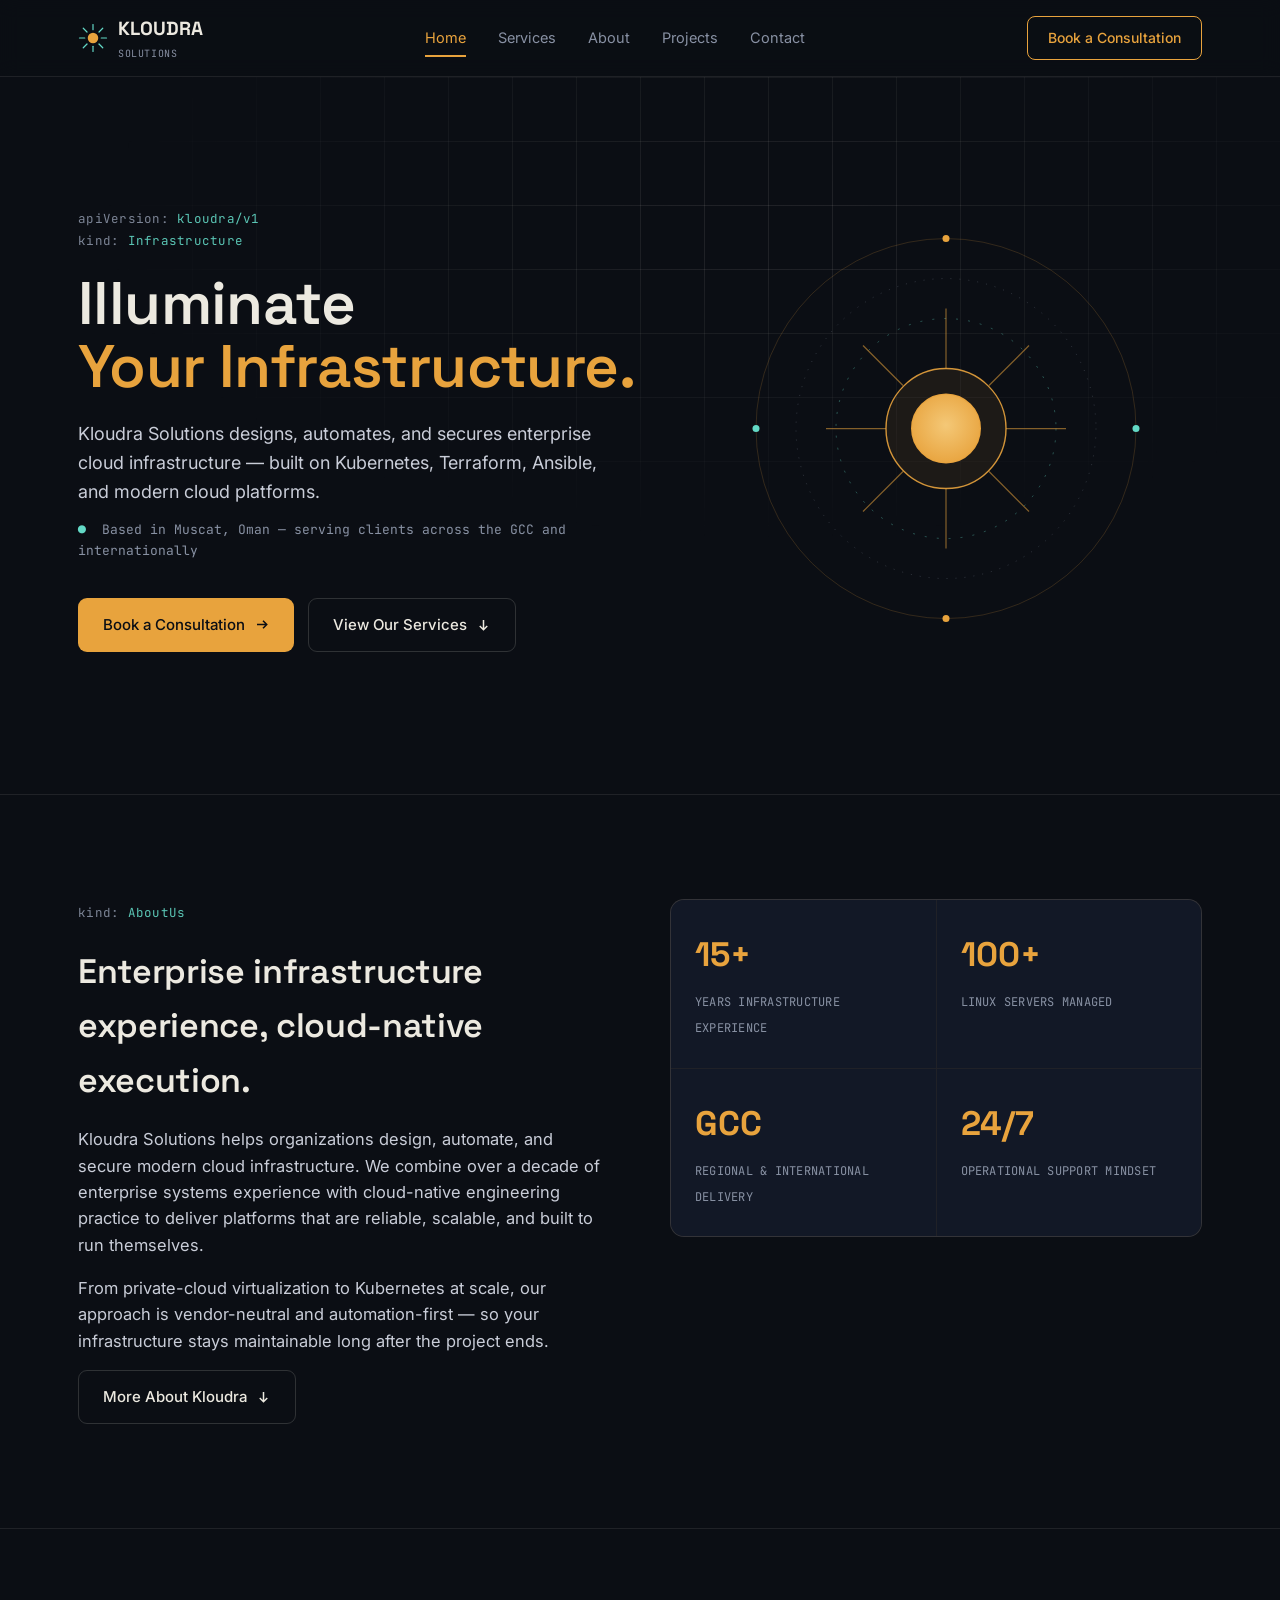
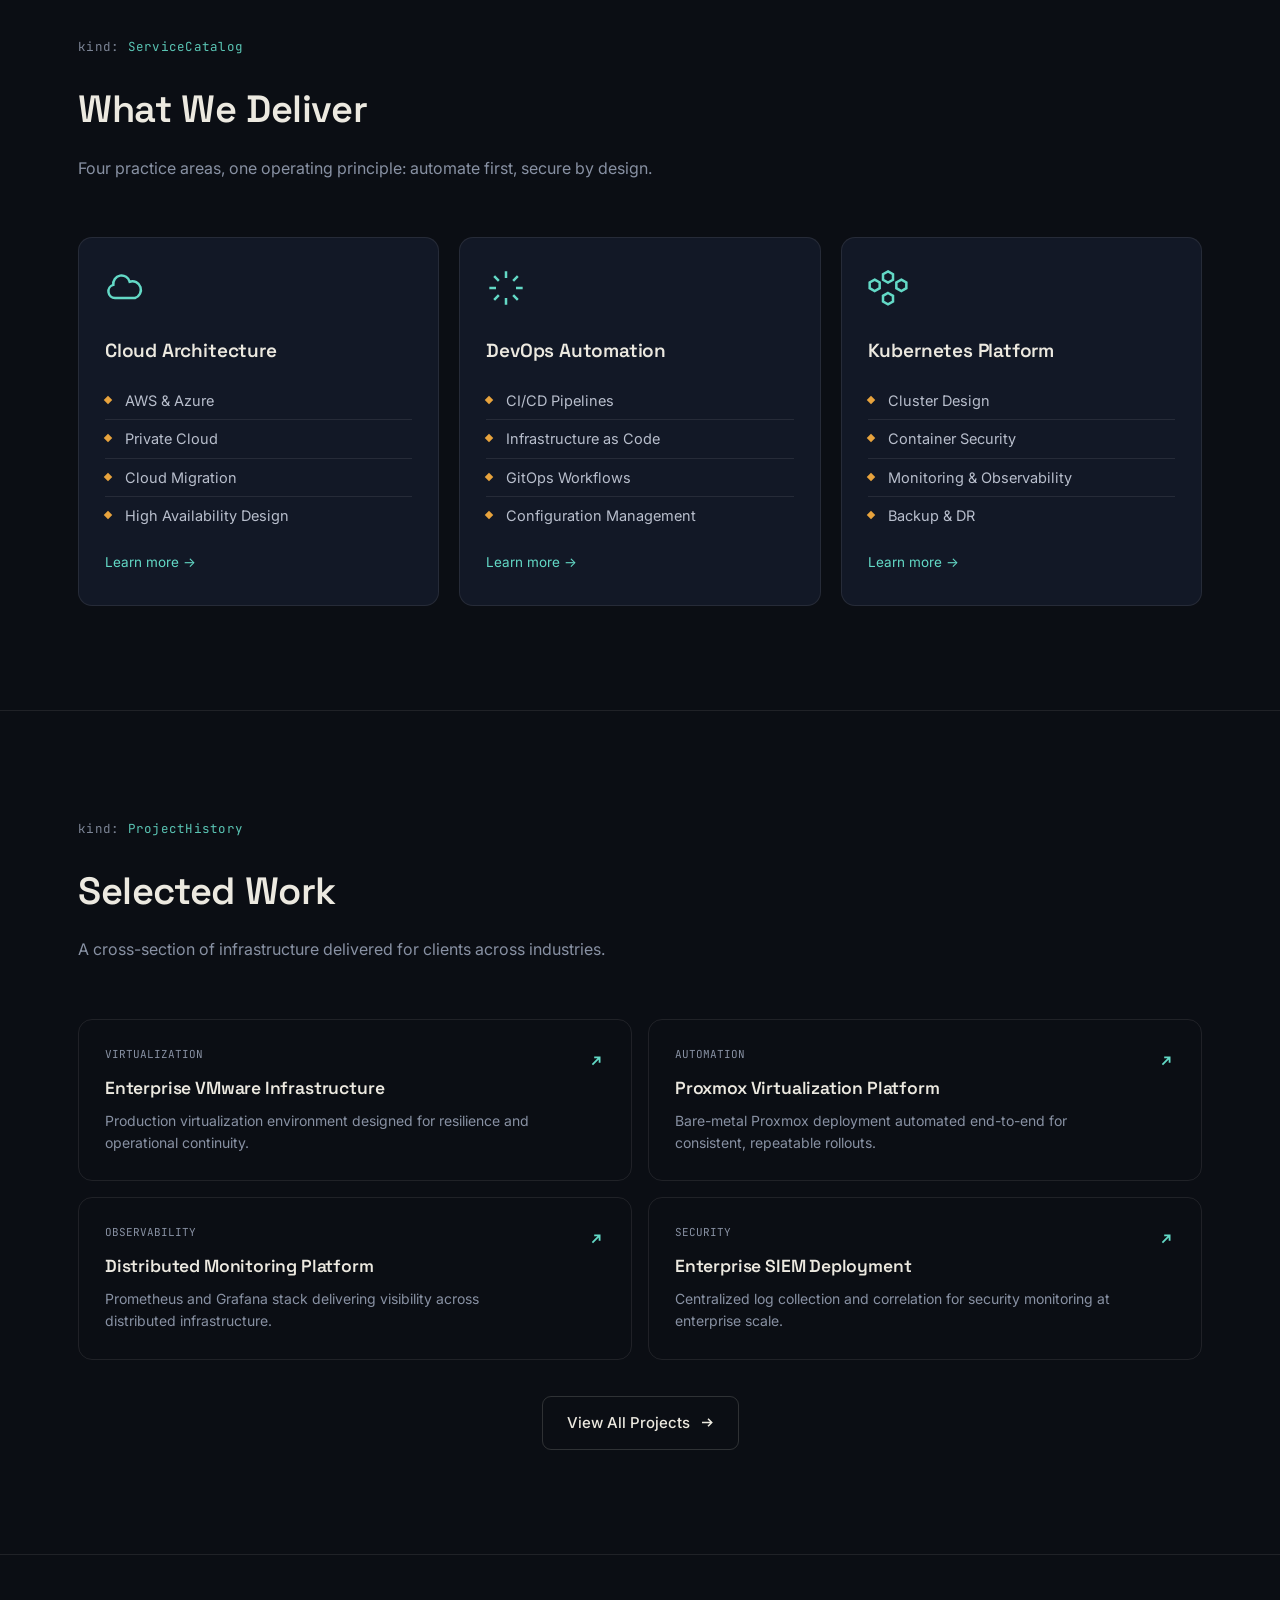
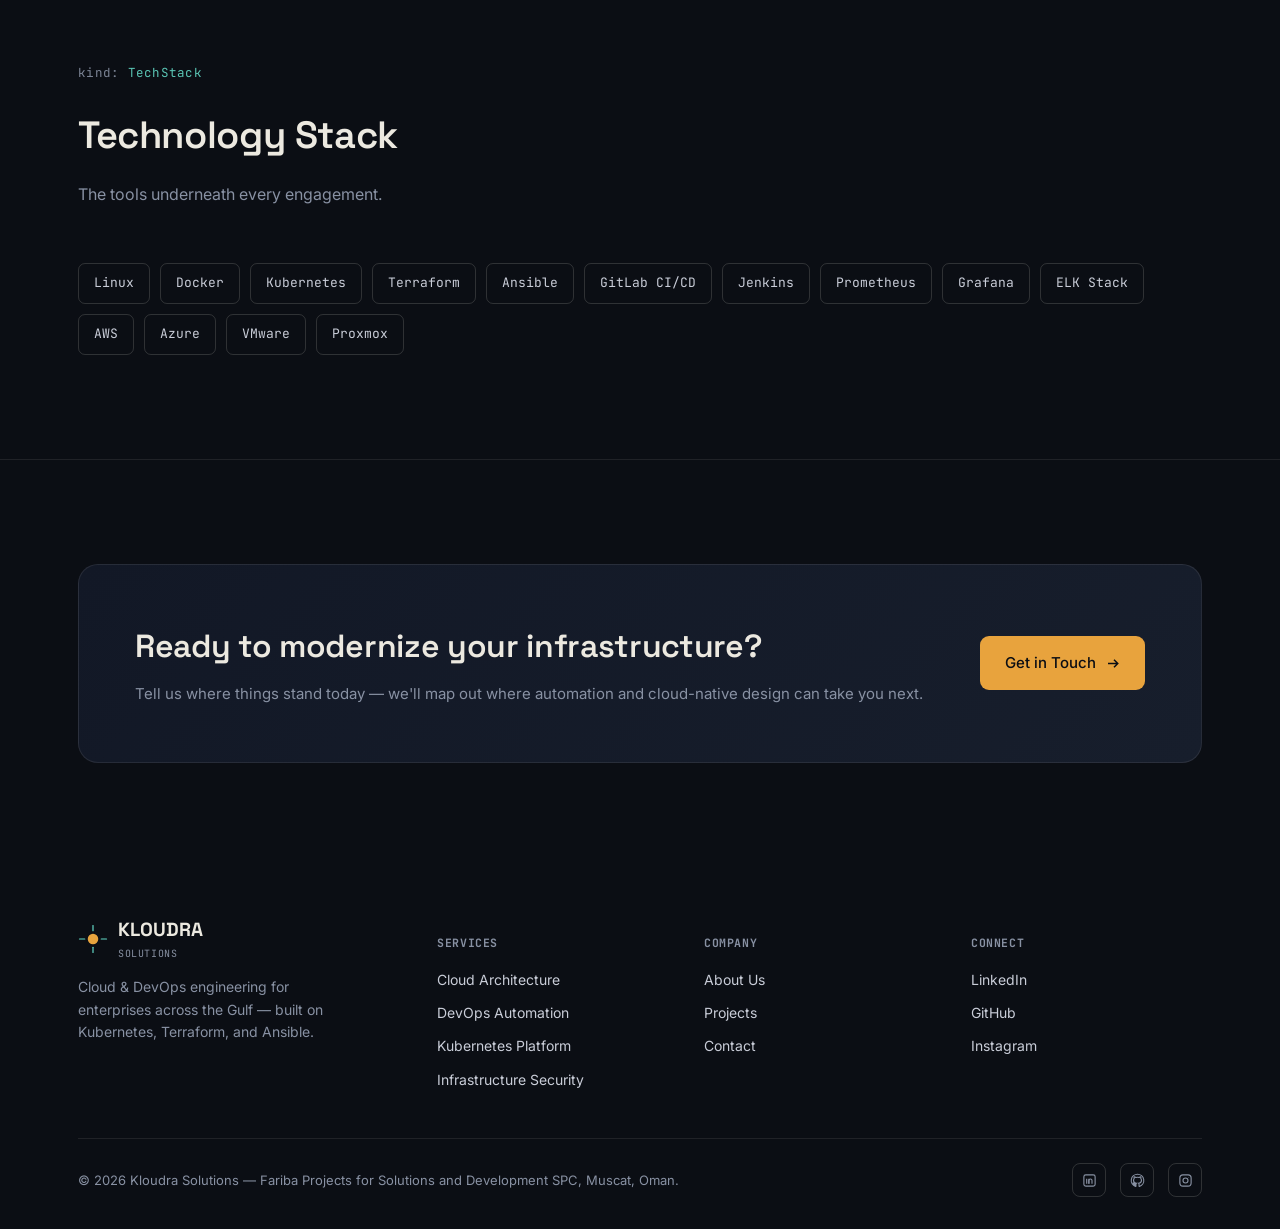
==== index.html @ f90eed34 "Initial Kloudra Solutions website" ====
<!DOCTYPE html>
<html lang="en">
<head>
<meta charset="UTF-8">
<meta name="viewport" content="width=device-width, initial-scale=1.0">
<title>Kloudra Solutions | Cloud &amp; DevOps Engineering in Oman</title>
<meta name="description" content="Kloudra Solutions designs, automates, and secures cloud infrastructure for enterprises across the Gulf — built on Kubernetes, Terraform, and Ansible. Based in Muscat, Oman.">
<link rel="preconnect" href="https://fonts.googleapis.com">
<link rel="preconnect" href="https://fonts.gstatic.com" crossorigin>
<link href="https://fonts.googleapis.com/css2?family=Space+Grotesk:wght@400;500;600;700&family=Inter:wght@400;500;600;700&family=JetBrains+Mono:wght@400;500;600&display=swap" rel="stylesheet">
<link rel="stylesheet" href="styles.css">
</head>
<body>

<header>
  <nav class="wrap">
    <a href="index.html" class="brand">
      <svg class="brand-mark" viewBox="0 0 40 40" fill="none">
        <circle cx="20" cy="20" r="7" fill="#E8A33D"/>
        <g stroke="#63D9C6" stroke-width="1.6" stroke-linecap="round">
          <line x1="20" y1="2" x2="20" y2="9"/><line x1="20" y1="31" x2="20" y2="38"/>
          <line x1="2" y1="20" x2="9" y2="20"/><line x1="31" y1="20" x2="38" y2="20"/>
          <line x1="7" y1="7" x2="12" y2="12"/><line x1="28" y1="28" x2="33" y2="33"/>
          <line x1="33" y1="7" x2="28" y2="12"/><line x1="12" y1="28" x2="7" y2="33"/>
        </g>
      </svg>
      <div>KLOUDRA<small>SOLUTIONS</small></div>
    </a>
    <div class="nav-links" id="navLinks">
      <a href="index.html" class="active">Home</a>
      <a href="services.html">Services</a>
      <a href="about.html">About</a>
      <a href="projects.html">Projects</a>
      <a href="contact.html">Contact</a>
    </div>
    <div class="nav-right">
      <a class="nav-cta" href="https://calendly.com/faribadevopsprojects/30min" target="_blank" rel="noopener">Book a Consultation</a>
      <button class="nav-toggle" id="navToggle" aria-label="Toggle menu">
        <svg viewBox="0 0 24 24" fill="none" stroke="currentColor" stroke-width="2"><path d="M4 7h16M4 12h16M4 17h16"/></svg>
      </button>
    </div>
  </nav>
</header>

<section class="hero">
  <div class="hero-grid"></div>
  <div class="wrap hero-inner">
    <div>
      <div class="manifest">
        <span><span class="k">apiVersion:</span> <span class="v">kloudra/v1</span></span>
        <span><span class="k">kind:</span> <span class="v">Infrastructure</span></span>
      </div>
      <h1>Illuminate<br><em>Your Infrastructure.</em></h1>
      <p class="lede">Kloudra Solutions designs, automates, and secures enterprise cloud infrastructure — built on Kubernetes, Terraform, Ansible, and modern cloud platforms.</p>
      <p class="locale"><span class="dot">●</span>&nbsp; Based in Muscat, Oman — serving clients across the GCC and internationally</p>
      <div class="hero-ctas">
        <a class="btn btn-primary" href="https://calendly.com/faribadevopsprojects/30min" target="_blank" rel="noopener">
          Book a Consultation
          <svg viewBox="0 0 20 20" fill="none" stroke="currentColor" stroke-width="2"><path d="M4 10h12M12 5l5 5-5 5"/></svg>
        </a>
        <a class="btn btn-ghost" href="services.html">
          View Our Services
          <svg viewBox="0 0 20 20" fill="none" stroke="currentColor" stroke-width="2"><path d="M10 4v12M5 12l5 5 5-5"/></svg>
        </a>
      </div>
    </div>
    <div class="sun-wrap" aria-hidden="true">
      <svg viewBox="0 0 420 420">
        <g class="ring">
          <circle cx="210" cy="210" r="60" fill="none" stroke="#E8A33D" stroke-width="1.4" opacity="0.9"/>
          <circle cx="210" cy="210" r="60" fill="#E8A33D" opacity="0.08"/>
        </g>
        <g class="ray"><circle cx="210" cy="210" r="110" fill="none" stroke="#63D9C6" stroke-width="1" opacity="0.35" stroke-dasharray="2 10"/></g>
        <g class="ray rev"><circle cx="210" cy="210" r="150" fill="none" stroke="#8891A3" stroke-width="1" opacity="0.3" stroke-dasharray="1 8"/></g>
        <g class="ray" style="animation-duration:70s;">
          <circle cx="210" cy="210" r="190" fill="none" stroke="#E8A33D" stroke-width="1" opacity="0.18"/>
          <circle class="pulse-node" cx="210" cy="20" r="3.5" fill="#E8A33D"/>
          <circle class="pulse-node" cx="400" cy="210" r="3.5" fill="#63D9C6" style="animation-delay:.8s"/>
          <circle class="pulse-node" cx="210" cy="400" r="3.5" fill="#E8A33D" style="animation-delay:1.6s"/>
          <circle class="pulse-node" cx="20" cy="210" r="3.5" fill="#63D9C6" style="animation-delay:2.4s"/>
        </g>
        <g stroke="#E8A33D" stroke-width="1.2" opacity="0.55">
          <line x1="210" y1="150" x2="210" y2="90"/><line x1="210" y1="270" x2="210" y2="330"/>
          <line x1="150" y1="210" x2="90" y2="210"/><line x1="270" y1="210" x2="330" y2="210"/>
          <line x1="167" y1="167" x2="127" y2="127"/><line x1="253" y1="253" x2="293" y2="293"/>
          <line x1="253" y1="167" x2="293" y2="127"/><line x1="167" y1="253" x2="127" y2="293"/>
        </g>
        <circle cx="210" cy="210" r="34" fill="#0B0E14" stroke="#E8A33D" stroke-width="2"/>
        <circle cx="210" cy="210" r="34" fill="url(#g1)"/>
        <defs><radialGradient id="g1" cx="50%" cy="45%" r="60%"><stop offset="0%" stop-color="#F4C877"/><stop offset="100%" stop-color="#E8A33D"/></radialGradient></defs>
      </svg>
    </div>
  </div>
</section>

<section id="about">
  <div class="wrap about-layout">
    <div class="reveal">
      <div class="manifest"><span><span class="k">kind:</span> <span class="v">AboutUs</span></span></div>
      <h2 style="font-size:clamp(26px,3vw,34px); margin-bottom:18px;">Enterprise infrastructure experience, cloud-native execution.</h2>
      <p>Kloudra Solutions helps organizations design, automate, and secure modern cloud infrastructure. We combine over a decade of enterprise systems experience with cloud-native engineering practice to deliver platforms that are reliable, scalable, and built to run themselves.</p>
      <p>From private-cloud virtualization to Kubernetes at scale, our approach is vendor-neutral and automation-first — so your infrastructure stays maintainable long after the project ends.</p>
      <a class="btn btn-ghost" href="about.html">More About Kloudra
        <svg viewBox="0 0 20 20" fill="none" stroke="currentColor" stroke-width="2"><path d="M10 4v12M5 12l5 5 5-5"/></svg>
      </a>
    </div>
    <div class="reveal">
      <div class="stat-grid">
        <div class="stat"><span class="num">15+</span><span class="label">YEARS INFRASTRUCTURE EXPERIENCE</span></div>
        <div class="stat"><span class="num">100+</span><span class="label">LINUX SERVERS MANAGED</span></div>
        <div class="stat"><span class="num">GCC</span><span class="label">REGIONAL &amp; INTERNATIONAL DELIVERY</span></div>
        <div class="stat"><span class="num">24/7</span><span class="label">OPERATIONAL SUPPORT MINDSET</span></div>
      </div>
    </div>
  </div>
</section>

<section id="services">
  <div class="wrap">
    <div class="section-head reveal">
      <div class="manifest"><span><span class="k">kind:</span> <span class="v">ServiceCatalog</span></span></div>
      <h2>What We Deliver</h2>
      <p>Four practice areas, one operating principle: automate first, secure by design.</p>
    </div>
    <div class="svc-grid">
      <div class="svc-card reveal">
        <svg class="svc-icon" viewBox="0 0 24 24" fill="none" stroke="currentColor" stroke-width="1.5"><path d="M6 18a4 4 0 0 1-1-7.86 5 5 0 0 1 9.8-1.9A4.5 4.5 0 0 1 18 18H6z"/></svg>
        <h3>Cloud Architecture</h3>
        <ul><li>AWS &amp; Azure</li><li>Private Cloud</li><li>Cloud Migration</li><li>High Availability Design</li></ul>
        <a class="more" href="services.html#cloud">Learn more →</a>
      </div>
      <div class="svc-card reveal">
        <svg class="svc-icon" viewBox="0 0 24 24" fill="none" stroke="currentColor" stroke-width="1.5"><path d="M12 2v4M12 18v4M4.9 4.9l2.8 2.8M16.3 16.3l2.8 2.8M2 12h4M18 12h4M4.9 19.1l2.8-2.8M16.3 7.7l2.8-2.8"/></svg>
        <h3>DevOps Automation</h3>
        <ul><li>CI/CD Pipelines</li><li>Infrastructure as Code</li><li>GitOps Workflows</li><li>Configuration Management</li></ul>
        <a class="more" href="services.html#devops">Learn more →</a>
      </div>
      <div class="svc-card reveal">
        <svg class="svc-icon" viewBox="0 0 24 24" fill="none" stroke="currentColor" stroke-width="1.5"><path d="M12 2l3 1.7v3.4L12 8.8 9 7.1V3.7L12 2z"/><path d="M4 7l3 1.7v3.4L4 13.8 1 12.1V8.7L4 7z"/><path d="M20 7l3 1.7v3.4L20 13.8l-3-1.7V8.7L20 7z"/><path d="M12 15l3 1.7v3.4L12 21.8l-3-1.7v-3.4L12 15z"/></svg>
        <h3>Kubernetes Platform</h3>
        <ul><li>Cluster Design</li><li>Container Security</li><li>Monitoring &amp; Observability</li><li>Backup &amp; DR</li></ul>
        <a class="more" href="services.html#kubernetes">Learn more →</a>
      </div>
    </div>
  </div>
</section>

<section id="projects">
  <div class="wrap">
    <div class="section-head reveal">
      <div class="manifest"><span><span class="k">kind:</span> <span class="v">ProjectHistory</span></span></div>
      <h2>Selected Work</h2>
      <p>A cross-section of infrastructure delivered for clients across industries.</p>
    </div>
    <div class="proj-grid">
      <div class="proj-card reveal">
        <div><span class="tag">VIRTUALIZATION</span><h4>Enterprise VMware Infrastructure</h4><p>Production virtualization environment designed for resilience and operational continuity.</p></div>
        <svg class="arrow" viewBox="0 0 20 20" fill="none" stroke="currentColor" stroke-width="2" width="18"><path d="M6 14L14 6M8 6h6v6"/></svg>
      </div>
      <div class="proj-card reveal">
        <div><span class="tag">AUTOMATION</span><h4>Proxmox Virtualization Platform</h4><p>Bare-metal Proxmox deployment automated end-to-end for consistent, repeatable rollouts.</p></div>
        <svg class="arrow" viewBox="0 0 20 20" fill="none" stroke="currentColor" stroke-width="2" width="18"><path d="M6 14L14 6M8 6h6v6"/></svg>
      </div>
      <div class="proj-card reveal">
        <div><span class="tag">OBSERVABILITY</span><h4>Distributed Monitoring Platform</h4><p>Prometheus and Grafana stack delivering visibility across distributed infrastructure.</p></div>
        <svg class="arrow" viewBox="0 0 20 20" fill="none" stroke="currentColor" stroke-width="2" width="18"><path d="M6 14L14 6M8 6h6v6"/></svg>
      </div>
      <div class="proj-card reveal">
        <div><span class="tag">SECURITY</span><h4>Enterprise SIEM Deployment</h4><p>Centralized log collection and correlation for security monitoring at enterprise scale.</p></div>
        <svg class="arrow" viewBox="0 0 20 20" fill="none" stroke="currentColor" stroke-width="2" width="18"><path d="M6 14L14 6M8 6h6v6"/></svg>
      </div>
    </div>
    <div style="text-align:center; margin-top:36px;">
      <a class="btn btn-ghost" href="projects.html">View All Projects
        <svg viewBox="0 0 20 20" fill="none" stroke="currentColor" stroke-width="2"><path d="M4 10h12M12 5l5 5-5 5"/></svg>
      </a>
    </div>
  </div>
</section>

<section id="stack">
  <div class="wrap">
    <div class="section-head reveal">
      <div class="manifest"><span><span class="k">kind:</span> <span class="v">TechStack</span></span></div>
      <h2>Technology Stack</h2>
      <p>The tools underneath every engagement.</p>
    </div>
    <div class="stack-row reveal">
      <span class="stack-tag">Linux</span><span class="stack-tag">Docker</span><span class="stack-tag">Kubernetes</span>
      <span class="stack-tag">Terraform</span><span class="stack-tag">Ansible</span><span class="stack-tag">GitLab CI/CD</span>
      <span class="stack-tag">Jenkins</span><span class="stack-tag">Prometheus</span><span class="stack-tag">Grafana</span>
      <span class="stack-tag">ELK Stack</span><span class="stack-tag">AWS</span><span class="stack-tag">Azure</span>
      <span class="stack-tag">VMware</span><span class="stack-tag">Proxmox</span>
    </div>
  </div>
</section>

<section style="border-bottom:none;">
  <div class="wrap">
    <div class="cta-band reveal">
      <div>
        <h2>Ready to modernize your infrastructure?</h2>
        <p>Tell us where things stand today — we'll map out where automation and cloud-native design can take you next.</p>
      </div>
      <a class="btn btn-primary" href="contact.html">Get in Touch
        <svg viewBox="0 0 20 20" fill="none" stroke="currentColor" stroke-width="2"><path d="M4 10h12M12 5l5 5-5 5"/></svg>
      </a>
    </div>
  </div>
</section>

<footer>
  <div class="wrap">
    <div class="foot-grid">
      <div class="foot-brand">
        <div class="brand">
          <svg class="brand-mark" viewBox="0 0 40 40" fill="none">
            <circle cx="20" cy="20" r="7" fill="#E8A33D"/>
            <g stroke="#63D9C6" stroke-width="1.6" stroke-linecap="round">
              <line x1="20" y1="2" x2="20" y2="9"/><line x1="20" y1="31" x2="20" y2="38"/>
              <line x1="2" y1="20" x2="9" y2="20"/><line x1="31" y1="20" x2="38" y2="20"/>
            </g>
          </svg>
          <div>KLOUDRA<small>SOLUTIONS</small></div>
        </div>
        <p>Cloud &amp; DevOps engineering for enterprises across the Gulf — built on Kubernetes, Terraform, and Ansible.</p>
      </div>
      <div class="foot-col">
        <h5>SERVICES</h5>
        <a href="services.html#cloud">Cloud Architecture</a>
        <a href="services.html#devops">DevOps Automation</a>
        <a href="services.html#kubernetes">Kubernetes Platform</a>
        <a href="services.html#security">Infrastructure Security</a>
      </div>
      <div class="foot-col">
        <h5>COMPANY</h5>
        <a href="about.html">About Us</a>
        <a href="projects.html">Projects</a>
        <a href="contact.html">Contact</a>
      </div>
      <div class="foot-col">
        <h5>CONNECT</h5>
        <a href="https://www.linkedin.com/company/kloudrasolutions" target="_blank" rel="noopener">LinkedIn</a>
        <a href="https://github.com/frbmohammaditabar" target="_blank" rel="noopener">GitHub</a>
        <a href="https://instagram.com/koudra.om" target="_blank" rel="noopener">Instagram</a>
      </div>
    </div>
    <div class="foot-inner">
      <span class="copy">© <span id="year"></span> Kloudra Solutions — Fariba Projects for Solutions and Development SPC, Muscat, Oman.</span>
      <div class="foot-social">
        <a href="https://www.linkedin.com/company/kloudrasolutions" target="_blank" rel="noopener" aria-label="LinkedIn"><svg viewBox="0 0 24 24" fill="none" stroke="currentColor" stroke-width="1.8"><rect x="3" y="3" width="18" height="18" rx="3"/><line x1="7.5" y1="9" x2="7.5" y2="17"/><path d="M11 17v-5a2.5 2.5 0 0 1 5 0v5"/><line x1="11" y1="9" x2="11" y2="17"/></svg></a>
        <a href="https://github.com/frbmohammaditabar" target="_blank" rel="noopener" aria-label="GitHub"><svg viewBox="0 0 24 24" fill="none" stroke="currentColor" stroke-width="1.8"><path d="M12 2a10 10 0 0 0-3.16 19.49c.5.09.68-.22.68-.48v-1.7c-2.78.6-3.37-1.34-3.37-1.34-.46-1.15-1.11-1.46-1.11-1.46-.9-.62.07-.6.07-.6 1 .07 1.53 1.03 1.53 1.03.9 1.52 2.34 1.08 2.91.83.09-.65.35-1.08.63-1.33-2.22-.25-4.56-1.11-4.56-4.94 0-1.09.39-1.98 1.03-2.68-.1-.25-.45-1.27.1-2.64 0 0 .84-.27 2.75 1.02a9.6 9.6 0 0 1 5 0c1.91-1.3 2.75-1.02 2.75-1.02.55 1.37.2 2.39.1 2.64.64.7 1.03 1.59 1.03 2.68 0 3.84-2.34 4.68-4.57 4.93.36.31.68.92.68 1.85v2.74c0 .27.18.58.69.48A10 10 0 0 0 12 2z"/></svg></a>
        <a href="https://instagram.com/koudra.om" target="_blank" rel="noopener" aria-label="Instagram"><svg viewBox="0 0 24 24" fill="none" stroke="currentColor" stroke-width="1.8"><rect x="3" y="3" width="18" height="18" rx="5"/><circle cx="12" cy="12" r="4"/><circle cx="17.2" cy="6.8" r="0.6" fill="currentColor" stroke="none"/></svg></a>
      </div>
    </div>
  </div>
</footer>

<script src="script.js"></script>
</body>
</html>
---- styles.css ----
/* =========================================================
   Kloudra Solutions — shared stylesheet
   ========================================================= */

:root{
  --ink:#0B0E14;
  --panel:#121826;
  --panel-2:#171E2C;
  --gold:#E8A33D;
  --gold-dim:#C98A2E;
  --cyan:#63D9C6;
  --paper:#ECE9E0;
  --fog:#8891A3;
  --line: rgba(236,233,224,0.09);
  --line-strong: rgba(236,233,224,0.16);
  --radius: 14px;
  --maxw: 1180px;
}

*{ box-sizing:border-box; }
html{ scroll-behavior:smooth; }
body{
  margin:0;
  background:var(--ink);
  color:var(--paper);
  font-family:'Inter', -apple-system, BlinkMacSystemFont, sans-serif;
  line-height:1.6;
  -webkit-font-smoothing:antialiased;
}
::selection{ background:var(--gold); color:var(--ink); }

h1,h2,h3,h4{ font-family:'Space Grotesk', sans-serif; font-weight:600; margin:0; letter-spacing:-0.01em; }
a{ color:inherit; text-decoration:none; }
img{ max-width:100%; display:block; }
.mono{ font-family:'JetBrains Mono', monospace; }

.wrap{ max-width:var(--maxw); margin:0 auto; padding:0 28px; }

a:focus-visible, button:focus-visible, input:focus-visible, textarea:focus-visible{
  outline:2px solid var(--cyan); outline-offset:3px; border-radius:4px;
}

/* ---------- manifest / eyebrow ---------- */
.manifest{
  font-family:'JetBrains Mono', monospace;
  font-size:12.5px;
  color:var(--cyan);
  letter-spacing:0.02em;
  display:inline-flex;
  flex-direction:column;
  gap:2px;
  margin-bottom:22px;
  opacity:0.9;
}
.manifest .k{ color:var(--fog); }
.manifest .v{ color:var(--cyan); }

/* ---------- header / nav ---------- */
header{
  position:sticky; top:0; z-index:50;
  background:rgba(11,14,20,0.86);
  backdrop-filter:blur(10px);
  border-bottom:1px solid var(--line);
}
nav.wrap{ display:flex; align-items:center; justify-content:space-between; height:76px; }
.brand{ display:flex; align-items:center; gap:10px; font-family:'Space Grotesk', sans-serif; font-weight:700; font-size:19px; }
.brand-mark{ width:30px; height:30px; flex:none; }
.brand small{ display:block; font-family:'JetBrains Mono', monospace; font-weight:400; font-size:10px; color:var(--fog); letter-spacing:0.06em; margin-top:1px; }

.nav-links{ display:flex; align-items:center; gap:32px; font-size:14.5px; color:var(--fog); }
.nav-links a{ transition:color .18s ease; position:relative; padding:4px 0; }
.nav-links a:hover{ color:var(--paper); }
.nav-links a.active{ color:var(--gold); }
.nav-links a.active::after{
  content:""; position:absolute; left:0; right:0; bottom:-3px; height:1.5px; background:var(--gold);
}

.nav-right{ display:flex; align-items:center; gap:16px; }
.nav-cta{
  padding:10px 20px; border:1px solid var(--gold); border-radius:8px;
  color:var(--gold) !important; font-size:14px; font-weight:500;
  transition:background .18s ease, color .18s ease; white-space:nowrap;
}
.nav-cta:hover{ background:var(--gold); color:var(--ink) !important; }

.nav-toggle{
  display:none; background:none; border:1px solid var(--line-strong); border-radius:8px;
  width:42px; height:42px; align-items:center; justify-content:center; color:var(--paper); cursor:pointer;
}
.nav-toggle svg{ width:20px; height:20px; }

@media (max-width:900px){
  .nav-links{
    position:fixed; inset:76px 0 0 0; background:var(--ink);
    flex-direction:column; align-items:flex-start; gap:0; padding:12px 28px 28px;
    transform:translateY(-8px); opacity:0; pointer-events:none; transition:opacity .2s ease, transform .2s ease;
    border-bottom:1px solid var(--line);
  }
  .nav-links.open{ opacity:1; pointer-events:auto; transform:translateY(0); }
  .nav-links a{ width:100%; padding:14px 0; border-top:1px solid var(--line); font-size:16px; }
  .nav-links a:first-child{ border-top:none; }
  .nav-toggle{ display:flex; }
}

/* ---------- buttons ---------- */
.btn{
  display:inline-flex; align-items:center; gap:9px; padding:14px 24px; border-radius:9px;
  font-size:15px; font-weight:500; transition:transform .18s ease, box-shadow .18s ease, background .18s ease, color .18s ease;
  border:1px solid transparent; cursor:pointer; font-family:inherit;
}
.btn-primary{ background:var(--gold); color:var(--ink); }
.btn-primary:hover{ background:var(--gold-dim); box-shadow:0 8px 24px rgba(232,163,61,0.18); transform:translateY(-1px); }
.btn-ghost{ border-color:var(--line-strong); color:var(--paper); background:transparent; }
.btn-ghost:hover{ border-color:var(--cyan); color:var(--cyan); }
.btn svg{ width:15px; height:15px; }

/* ---------- page header (inner pages) ---------- */
.page-header{
  padding:64px 0 56px; border-bottom:1px solid var(--line); position:relative; overflow:hidden;
}
.page-header .hero-grid{ opacity:0.6; }
.page-header h1{ font-size:clamp(32px,4.4vw,48px); margin-bottom:14px; max-width:760px; }
.page-header p{ color:var(--fog); font-size:16.5px; max-width:600px; }
.crumb{ font-family:'JetBrains Mono', monospace; font-size:12px; color:var(--fog); margin-bottom:18px; }
.crumb span{ color:var(--cyan); }

.hero-grid{
  position:absolute; inset:0;
  background-image:linear-gradient(var(--line) 1px, transparent 1px), linear-gradient(90deg, var(--line) 1px, transparent 1px);
  background-size:64px 64px;
  -webkit-mask-image:radial-gradient(ellipse 70% 60% at 60% 20%, #000 10%, transparent 75%);
  mask-image:radial-gradient(ellipse 70% 60% at 60% 20%, #000 10%, transparent 75%);
  pointer-events:none;
}

/* ---------- hero (home) ---------- */
.hero{ position:relative; padding:96px 0 110px; overflow:hidden; border-bottom:1px solid var(--line); }
.hero-inner{ position:relative; display:grid; grid-template-columns:1.05fr 0.95fr; gap:48px; align-items:center; }
.hero h1{ font-size:clamp(38px,5vw,60px); line-height:1.04; margin-bottom:22px; }
.hero h1 em{ font-style:normal; color:var(--gold); }
.hero p.lede{ font-size:18px; color:#C9CDD8; max-width:520px; margin-bottom:14px; }
.hero .locale{ font-family:'JetBrains Mono', monospace; font-size:13px; color:var(--fog); margin-bottom:36px; }
.hero .locale .dot{ color:var(--cyan); }
.hero-ctas{ display:flex; gap:14px; flex-wrap:wrap; }

.sun-wrap{ position:relative; aspect-ratio:1/1; display:flex; align-items:center; justify-content:center; }
.sun-wrap svg{ width:100%; height:100%; max-width:420px; }
.ray{ transform-origin:210px 210px; animation:spin 42s linear infinite; }
.ray.rev{ animation-direction:reverse; animation-duration:60s; }
.pulse-node{ animation:pulse 3.2s ease-in-out infinite; }
@keyframes spin{ to{ transform:rotate(360deg); } }
@keyframes pulse{ 0%,100%{ opacity:.45; r:3.2; } 50%{ opacity:1; r:4.4; } }
@media (prefers-reduced-motion: reduce){ .ray, .pulse-node{ animation:none !important; } }

/* ---------- section shell ---------- */
section{ padding:104px 0; border-bottom:1px solid var(--line); }
.section-head{ max-width:640px; margin-bottom:56px; }
.section-head h2{ font-size:clamp(28px,3.4vw,38px); margin-bottom:14px; }
.section-head p{ color:var(--fog); font-size:16px; }
.section-head.center{ margin-left:auto; margin-right:auto; text-align:center; }

/* ---------- about / stats ---------- */
.about-layout{ display:grid; grid-template-columns:1fr 1fr; gap:60px; align-items:start; }
.about-layout p{ color:#C9CDD8; font-size:16.5px; margin-bottom:16px; }
.stat-grid{ display:grid; grid-template-columns:1fr 1fr; gap:1px; background:var(--line); border:1px solid var(--line); border-radius:var(--radius); overflow:hidden; }
.stat{ background:var(--panel); padding:28px 24px; }
.stat .num{ font-family:'Space Grotesk', sans-serif; font-size:34px; font-weight:700; color:var(--gold); display:block; margin-bottom:6px; }
.stat .label{ font-family:'JetBrains Mono', monospace; font-size:12px; color:var(--fog); letter-spacing:0.02em; }

/* ---------- services (cards, grid) ---------- */
.svc-grid{ display:grid; grid-template-columns:repeat(3, 1fr); gap:20px; }
.svc-card{ background:var(--panel); border:1px solid var(--line); border-radius:var(--radius); padding:30px 26px; transition:border-color .2s ease, transform .2s ease; }
.svc-card:hover{ border-color:var(--line-strong); transform:translateY(-3px); }
.svc-icon{ width:40px; height:40px; margin-bottom:20px; color:var(--cyan); }
.svc-card h3{ font-size:19px; margin-bottom:16px; }
.svc-card ul{ list-style:none; margin:0; padding:0; }
.svc-card li{ font-size:14.5px; color:#B8BECC; padding:7px 0 7px 20px; position:relative; border-top:1px solid var(--line); }
.svc-card li:first-child{ border-top:none; }
.svc-card li::before{ content:""; position:absolute; left:0; top:15px; width:6px; height:6px; background:var(--gold); transform:rotate(45deg); }
.svc-card a.more{ display:inline-flex; align-items:center; gap:6px; margin-top:18px; font-size:13.5px; color:var(--cyan); }

/* ---------- service detail blocks (services.html) ---------- */
.svc-detail{ display:grid; grid-template-columns:0.9fr 1.1fr; gap:56px; align-items:start; padding:80px 0; border-bottom:1px solid var(--line); }
.svc-detail:last-child{ border-bottom:none; }
.svc-detail:nth-child(even){ direction:rtl; }
.svc-detail:nth-child(even) > *{ direction:ltr; }
.svc-detail .num-tag{ font-family:'JetBrains Mono', monospace; font-size:13px; color:var(--gold); display:block; margin-bottom:16px; }
.svc-detail h2{ font-size:clamp(24px,3vw,32px); margin-bottom:16px; }
.svc-detail > div:first-child p{ color:var(--fog); font-size:15.5px; margin-bottom:20px; }
.cap-grid{ display:grid; grid-template-columns:1fr 1fr; gap:12px; }
.cap-item{ background:var(--panel); border:1px solid var(--line); border-radius:10px; padding:16px 18px; font-size:14.5px; color:#C9CDD8; display:flex; align-items:flex-start; gap:10px; }
.cap-item::before{ content:"✔"; color:var(--gold); font-size:11px; margin-top:3px; }

/* ---------- why ---------- */
.why-grid{ display:grid; grid-template-columns:repeat(3, 1fr); gap:1px; background:var(--line); border:1px solid var(--line); border-radius:var(--radius); overflow:hidden; }
.why-item{ background:var(--panel); padding:32px 26px; }
.why-item .idx{ font-family:'JetBrains Mono', monospace; font-size:12px; color:var(--gold); display:block; margin-bottom:14px; }
.why-item h4{ font-size:16.5px; margin-bottom:8px; }
.why-item p{ font-size:14px; color:var(--fog); margin:0; }

/* ---------- projects ---------- */
.proj-grid{ display:grid; grid-template-columns:repeat(2, 1fr); gap:16px; }
.proj-card{ border:1px solid var(--line); border-radius:var(--radius); padding:26px 26px; display:flex; justify-content:space-between; align-items:flex-start; gap:18px; transition:background .2s ease, border-color .2s ease; }
.proj-card:hover{ background:var(--panel); border-color:var(--line-strong); }
.proj-card .tag{ font-family:'JetBrains Mono', monospace; font-size:11px; color:var(--fog); margin-bottom:10px; display:block; }
.proj-card h4{ font-size:17.5px; margin-bottom:8px; }
.proj-card p{ font-size:14px; color:var(--fog); margin:0; max-width:440px; }
.proj-card .arrow{ color:var(--cyan); flex:none; margin-top:6px; }

/* ---------- case studies (projects.html) ---------- */
.case{ border:1px solid var(--line); border-radius:20px; overflow:hidden; margin-bottom:24px; }
.case-head{ padding:30px 34px; background:var(--panel); display:flex; justify-content:space-between; align-items:flex-start; gap:20px; flex-wrap:wrap; }
.case-head .tag{ font-family:'JetBrains Mono', monospace; font-size:11px; color:var(--gold); margin-bottom:10px; display:block; }
.case-head h3{ font-size:22px; }
.case-body{ display:grid; grid-template-columns:1fr 1fr; gap:1px; background:var(--line); }
.case-col{ background:var(--ink); padding:26px 34px; }
.case-col h5{ font-family:'JetBrains Mono', monospace; font-size:11.5px; color:var(--cyan); letter-spacing:0.05em; margin-bottom:12px; }
.case-col p{ font-size:14.5px; color:#C9CDD8; margin:0; }
.case-chips{ display:flex; flex-wrap:wrap; gap:8px; padding:22px 34px 30px; }
.case-chip{ font-family:'JetBrains Mono', monospace; font-size:12px; color:var(--fog); border:1px solid var(--line-strong); border-radius:6px; padding:6px 12px; }

/* ---------- stack ---------- */
.stack-row{ display:flex; flex-wrap:wrap; gap:10px; }
.stack-tag{ font-family:'JetBrains Mono', monospace; font-size:13px; color:#C9CDD8; border:1px solid var(--line-strong); border-radius:7px; padding:9px 15px; }

/* ---------- security ---------- */
.security{ background:var(--panel); border:1px solid var(--line); border-radius:20px; padding:56px; display:grid; grid-template-columns:1fr 1fr; gap:44px; align-items:center; }
.security .manifest{ margin-bottom:18px; }
.security h2{ font-size:30px; margin-bottom:16px; }
.security p{ color:var(--fog); font-size:15.5px; margin-bottom:26px; }
.sec-list{ list-style:none; margin:0; padding:0; display:grid; grid-template-columns:1fr 1fr; gap:14px 20px; }
.sec-list li{ font-size:14.5px; color:#C9CDD8; display:flex; align-items:center; gap:10px; }
.sec-list li::before{ content:"✔"; color:var(--gold); font-size:12px; }
.sec-visual{ position:relative; }

/* ---------- about page extras ---------- */
.values-grid{ display:grid; grid-template-columns:repeat(3,1fr); gap:1px; background:var(--line); border:1px solid var(--line); border-radius:var(--radius); overflow:hidden; }
.value-item{ background:var(--panel); padding:32px 26px; }
.value-item .idx{ font-family:'JetBrains Mono', monospace; font-size:12px; color:var(--gold); display:block; margin-bottom:14px; }
.value-item h4{ font-size:16.5px; margin-bottom:8px; }
.value-item p{ font-size:14px; color:var(--fog); margin:0; }

.founder{ display:grid; grid-template-columns:0.8fr 1.2fr; gap:48px; align-items:center; background:var(--panel); border:1px solid var(--line); border-radius:20px; padding:48px; }
.founder-avatar{
  aspect-ratio:1/1; border-radius:16px; background:var(--panel-2); border:1px solid var(--line-strong);
  display:flex; align-items:center; justify-content:center; position:relative; overflow:hidden;
}
.founder-avatar svg{ width:60%; height:60%; opacity:0.9; }
.founder h3{ font-size:22px; margin-bottom:4px; }
.founder .role{ font-family:'JetBrains Mono', monospace; font-size:12.5px; color:var(--cyan); margin-bottom:18px; display:block; }
.founder p{ color:#C9CDD8; font-size:15.5px; margin-bottom:14px; }

/* ---------- contact page ---------- */
.contact-inner{ display:grid; grid-template-columns:1.1fr 0.9fr; gap:56px; }
.contact-inner h2{ font-size:clamp(30px,4vw,42px); margin-bottom:18px; }
.contact-inner > div:first-child p{ color:var(--fog); font-size:16.5px; max-width:460px; margin-bottom:32px; }
.contact-card{ background:var(--panel); border:1px solid var(--line); border-radius:var(--radius); padding:10px; }
.contact-row{ display:flex; align-items:center; gap:14px; padding:16px 14px; border-radius:10px; transition:background .18s ease; }
.contact-row:hover{ background:var(--panel-2); }
.contact-row + .contact-row{ border-top:1px solid var(--line); }
.contact-row .ico{ width:38px; height:38px; border-radius:9px; background:var(--panel-2); display:flex; align-items:center; justify-content:center; color:var(--cyan); flex:none; }
.contact-row .ico svg{ width:18px; height:18px; }
.contact-row .meta small{ display:block; font-family:'JetBrains Mono', monospace; font-size:11px; color:var(--fog); margin-bottom:2px; }
.contact-row .meta span{ font-size:14.5px; }

.contact-form{ background:var(--panel); border:1px solid var(--line); border-radius:20px; padding:44px; }
.form-row{ margin-bottom:20px; }
.form-row label{ display:block; font-family:'JetBrains Mono', monospace; font-size:12px; color:var(--fog); margin-bottom:8px; letter-spacing:0.03em; }
.form-row input, .form-row textarea, .form-row select{
  width:100%; background:var(--ink); border:1px solid var(--line-strong); border-radius:9px;
  padding:13px 14px; color:var(--paper); font-family:'Inter', sans-serif; font-size:14.5px; resize:vertical;
}
.form-row input:focus, .form-row textarea:focus, .form-row select:focus{ border-color:var(--cyan); outline:none; }
.form-cols{ display:grid; grid-template-columns:1fr 1fr; gap:20px; }
.form-note{ font-size:12.5px; color:var(--fog); margin-top:14px; }

.office-band{ display:grid; grid-template-columns:repeat(3,1fr); gap:1px; background:var(--line); border:1px solid var(--line); border-radius:var(--radius); overflow:hidden; margin-top:56px; }
.office-item{ background:var(--panel); padding:28px 26px; }
.office-item .lbl{ font-family:'JetBrains Mono', monospace; font-size:11px; color:var(--gold); display:block; margin-bottom:10px; }
.office-item p{ font-size:14.5px; color:#C9CDD8; margin:0; }

/* ---------- CTA band ---------- */
.cta-band{ background:linear-gradient(135deg, var(--panel), var(--panel-2)); border:1px solid var(--line); border-radius:20px; padding:56px; display:flex; justify-content:space-between; align-items:center; gap:30px; flex-wrap:wrap; }
.cta-band h2{ font-size:clamp(24px,3vw,32px); margin-bottom:10px; }
.cta-band p{ color:var(--fog); font-size:15px; margin:0; }

/* ---------- footer ---------- */
footer{ padding:48px 0 32px; }
.foot-grid{ display:grid; grid-template-columns:1.4fr 1fr 1fr 1fr; gap:36px; padding-bottom:36px; border-bottom:1px solid var(--line); margin-bottom:24px; }
.foot-brand .brand{ margin-bottom:14px; }
.foot-brand p{ color:var(--fog); font-size:14px; max-width:280px; }
.foot-col h5{ font-family:'JetBrains Mono', monospace; font-size:11.5px; color:var(--fog); letter-spacing:0.05em; margin-bottom:16px; }
.foot-col a{ display:block; font-size:14px; color:#C9CDD8; margin-bottom:11px; transition:color .18s ease; }
.foot-col a:hover{ color:var(--gold); }
.foot-inner{ display:flex; justify-content:space-between; align-items:center; flex-wrap:wrap; gap:16px; }
.foot-inner .copy{ font-size:13px; color:var(--fog); }
.foot-social{ display:flex; gap:14px; }
.foot-social a{ width:34px; height:34px; border:1px solid var(--line-strong); border-radius:8px; display:flex; align-items:center; justify-content:center; color:var(--fog); transition:color .18s ease, border-color .18s ease; }
.foot-social a:hover{ color:var(--gold); border-color:var(--gold); }
.foot-social svg{ width:15px; height:15px; }

/* ---------- reveal on scroll ---------- */
.reveal{ opacity:0; transform:translateY(18px); transition:opacity .7s ease, transform .7s ease; }
.reveal.in{ opacity:1; transform:translateY(0); }

/* ---------- responsive ---------- */
@media (max-width: 980px){
  .hero-inner{ grid-template-columns:1fr; }
  .sun-wrap{ order:-1; max-width:260px; margin:0 auto; }
  .about-layout{ grid-template-columns:1fr; gap:32px; }
  .svc-grid{ grid-template-columns:1fr 1fr; }
  .why-grid{ grid-template-columns:1fr; }
  .proj-grid{ grid-template-columns:1fr; }
  .security{ grid-template-columns:1fr; padding:36px; }
  .sec-visual{ display:none; }
  .contact-inner{ grid-template-columns:1fr; }
  .svc-detail{ grid-template-columns:1fr; direction:ltr !important; }
  .svc-detail > *{ direction:ltr !important; }
  .values-grid{ grid-template-columns:1fr; }
  .founder{ grid-template-columns:1fr; padding:32px; }
  .founder-avatar{ max-width:200px; margin:0 auto; }
  .foot-grid{ grid-template-columns:1fr 1fr; }
  .office-band{ grid-template-columns:1fr; }
  .case-body{ grid-template-columns:1fr; }
}
@media (max-width: 680px){
  .svc-grid{ grid-template-columns:1fr; }
  .stat-grid{ grid-template-columns:1fr; }
  .sec-list{ grid-template-columns:1fr; }
  .cap-grid{ grid-template-columns:1fr; }
  section{ padding:72px 0; }
  .hero{ padding:64px 0 72px; }
  .page-header{ padding:48px 0 40px; }
  .foot-grid{ grid-template-columns:1fr; }
  .cta-band{ padding:36px; }
  .form-cols{ grid-template-columns:1fr; }
}
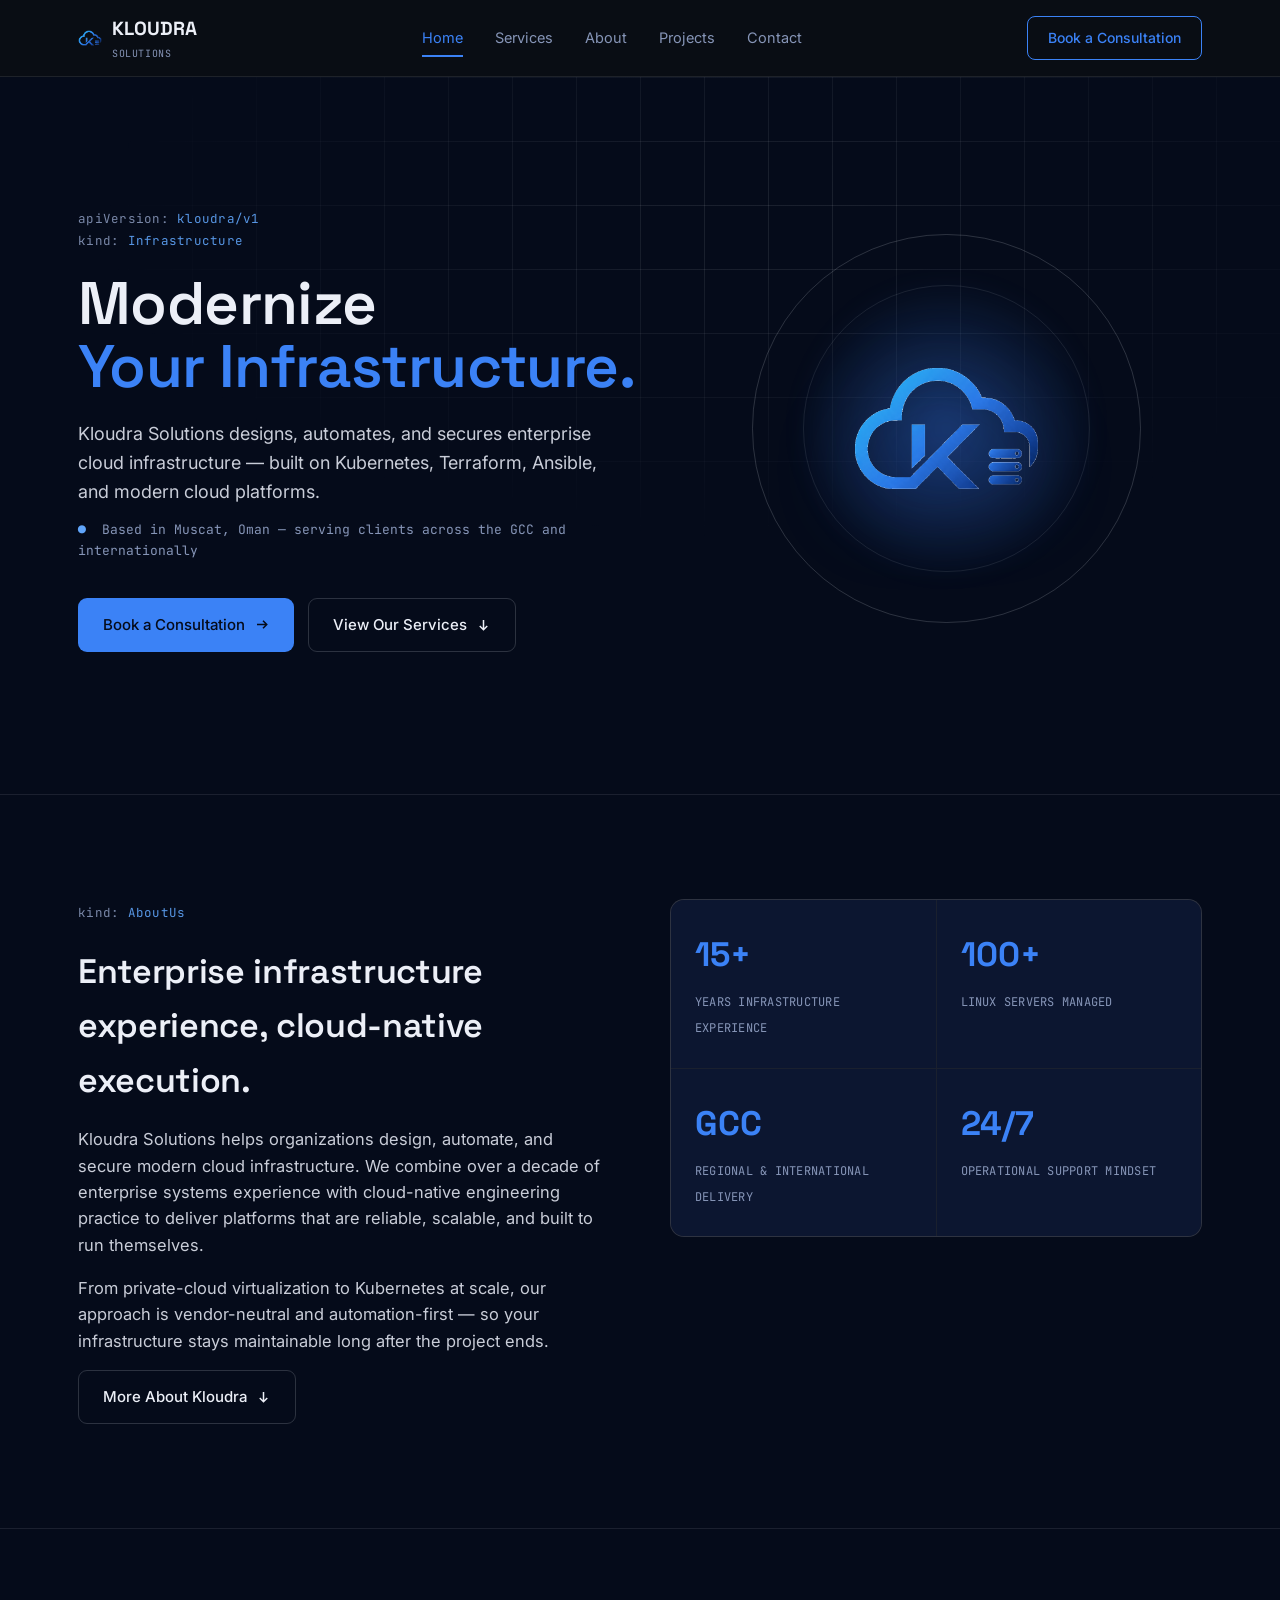
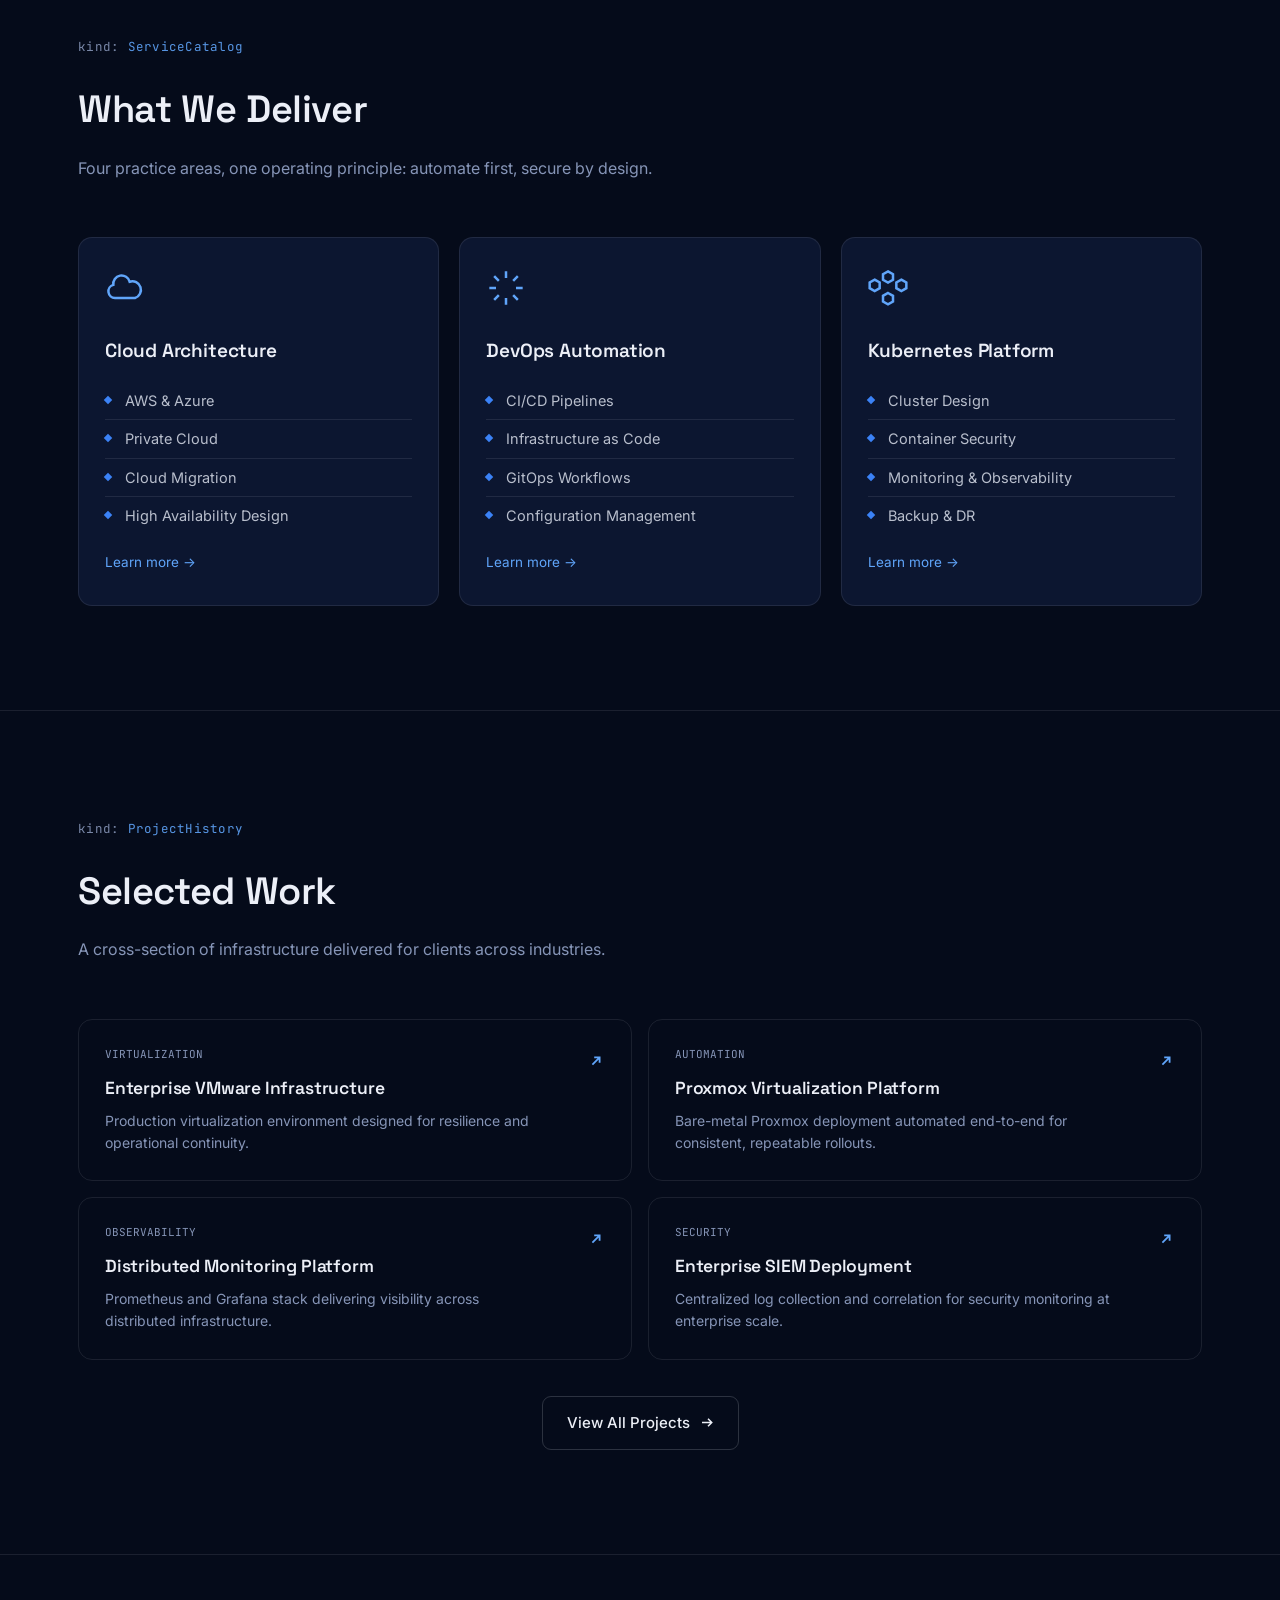
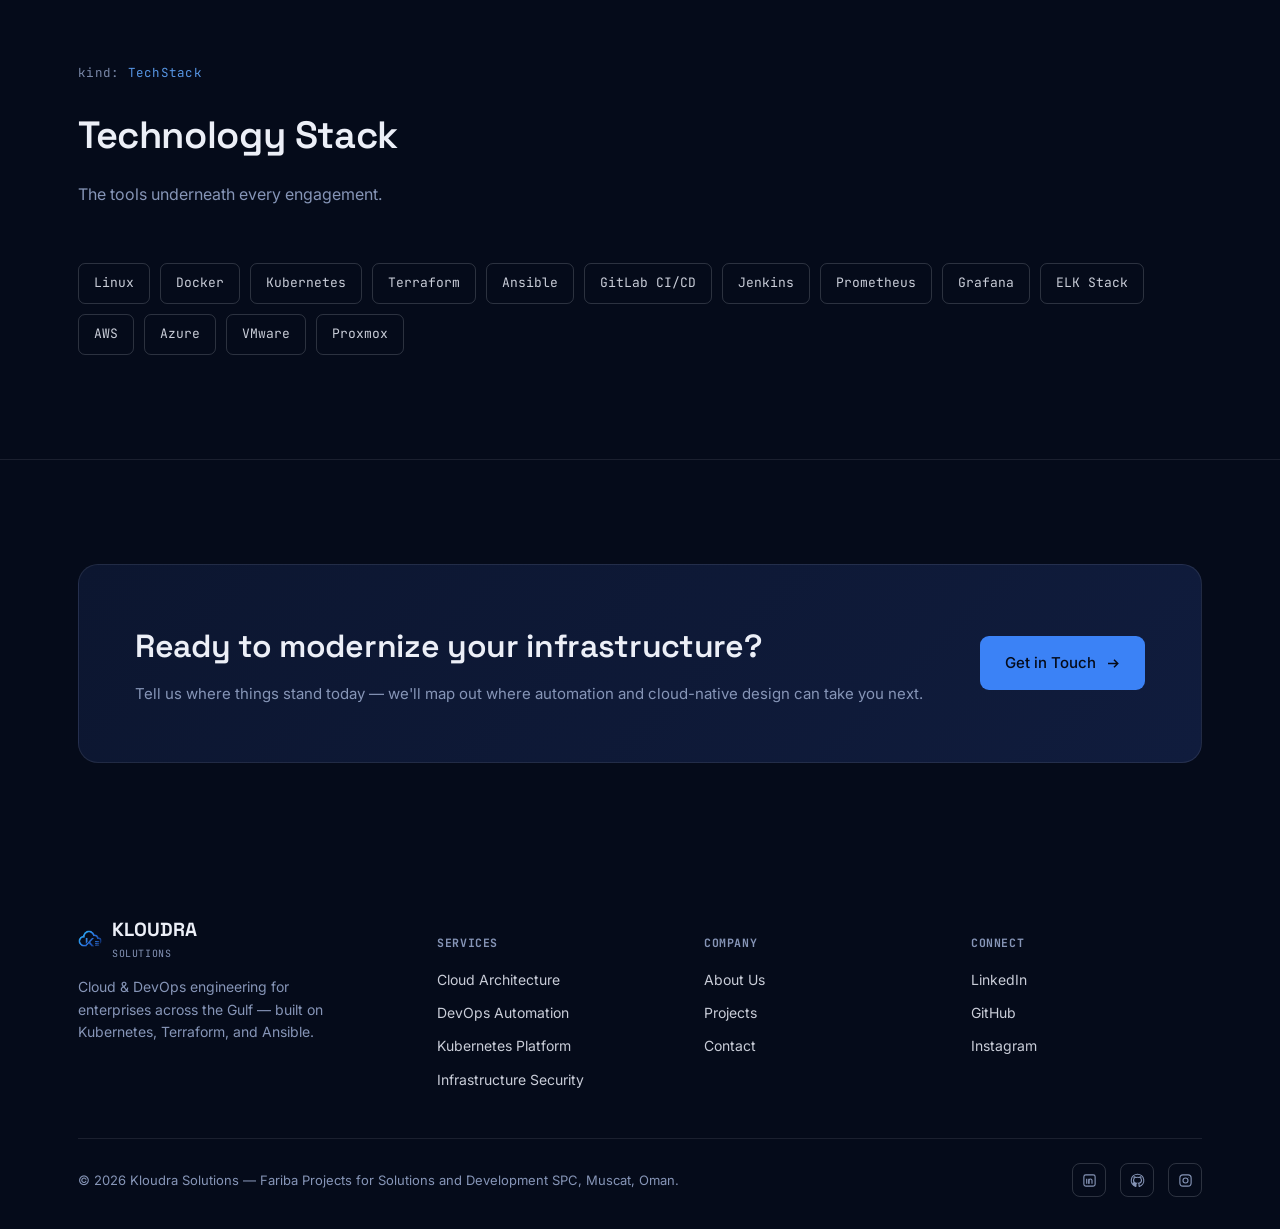
==== commit 48d347f2: "Update logo, color palette, hero animation, and about page copy" ====
--- a/index.html
+++ b/index.html
@@ -15,15 +15,7 @@
 <header>
   <nav class="wrap">
     <a href="index.html" class="brand">
-      <svg class="brand-mark" viewBox="0 0 40 40" fill="none">
-        <circle cx="20" cy="20" r="7" fill="#E8A33D"/>
-        <g stroke="#63D9C6" stroke-width="1.6" stroke-linecap="round">
-          <line x1="20" y1="2" x2="20" y2="9"/><line x1="20" y1="31" x2="20" y2="38"/>
-          <line x1="2" y1="20" x2="9" y2="20"/><line x1="31" y1="20" x2="38" y2="20"/>
-          <line x1="7" y1="7" x2="12" y2="12"/><line x1="28" y1="28" x2="33" y2="33"/>
-          <line x1="33" y1="7" x2="28" y2="12"/><line x1="12" y1="28" x2="7" y2="33"/>
-        </g>
-      </svg>
+      <img src="assets/logo-icon.png" alt="Kloudra logo" class="brand-mark">
       <div>KLOUDRA<small>SOLUTIONS</small></div>
     </a>
     <div class="nav-links" id="navLinks">
@@ -50,7 +42,7 @@
         <span><span class="k">apiVersion:</span> <span class="v">kloudra/v1</span></span>
         <span><span class="k">kind:</span> <span class="v">Infrastructure</span></span>
       </div>
-      <h1>Illuminate<br><em>Your Infrastructure.</em></h1>
+      <h1>Modernize<br><em>Your Infrastructure.</em></h1>
       <p class="lede">Kloudra Solutions designs, automates, and secures enterprise cloud infrastructure — built on Kubernetes, Terraform, Ansible, and modern cloud platforms.</p>
       <p class="locale"><span class="dot">●</span>&nbsp; Based in Muscat, Oman — serving clients across the GCC and internationally</p>
       <div class="hero-ctas">
@@ -64,31 +56,11 @@
         </a>
       </div>
     </div>
-    <div class="sun-wrap" aria-hidden="true">
-      <svg viewBox="0 0 420 420">
-        <g class="ring">
-          <circle cx="210" cy="210" r="60" fill="none" stroke="#E8A33D" stroke-width="1.4" opacity="0.9"/>
-          <circle cx="210" cy="210" r="60" fill="#E8A33D" opacity="0.08"/>
-        </g>
-        <g class="ray"><circle cx="210" cy="210" r="110" fill="none" stroke="#63D9C6" stroke-width="1" opacity="0.35" stroke-dasharray="2 10"/></g>
-        <g class="ray rev"><circle cx="210" cy="210" r="150" fill="none" stroke="#8891A3" stroke-width="1" opacity="0.3" stroke-dasharray="1 8"/></g>
-        <g class="ray" style="animation-duration:70s;">
-          <circle cx="210" cy="210" r="190" fill="none" stroke="#E8A33D" stroke-width="1" opacity="0.18"/>
-          <circle class="pulse-node" cx="210" cy="20" r="3.5" fill="#E8A33D"/>
-          <circle class="pulse-node" cx="400" cy="210" r="3.5" fill="#63D9C6" style="animation-delay:.8s"/>
-          <circle class="pulse-node" cx="210" cy="400" r="3.5" fill="#E8A33D" style="animation-delay:1.6s"/>
-          <circle class="pulse-node" cx="20" cy="210" r="3.5" fill="#63D9C6" style="animation-delay:2.4s"/>
-        </g>
-        <g stroke="#E8A33D" stroke-width="1.2" opacity="0.55">
-          <line x1="210" y1="150" x2="210" y2="90"/><line x1="210" y1="270" x2="210" y2="330"/>
-          <line x1="150" y1="210" x2="90" y2="210"/><line x1="270" y1="210" x2="330" y2="210"/>
-          <line x1="167" y1="167" x2="127" y2="127"/><line x1="253" y1="253" x2="293" y2="293"/>
-          <line x1="253" y1="167" x2="293" y2="127"/><line x1="167" y1="253" x2="127" y2="293"/>
-        </g>
-        <circle cx="210" cy="210" r="34" fill="#0B0E14" stroke="#E8A33D" stroke-width="2"/>
-        <circle cx="210" cy="210" r="34" fill="url(#g1)"/>
-        <defs><radialGradient id="g1" cx="50%" cy="45%" r="60%"><stop offset="0%" stop-color="#F4C877"/><stop offset="100%" stop-color="#E8A33D"/></radialGradient></defs>
-      </svg>
+    <div class="hero-logo-wrap" aria-hidden="true">
+      <div class="hero-logo-glow"></div>
+      <div class="hero-logo-ring"></div>
+      <div class="hero-logo-ring r2"></div>
+      <img src="assets/logo-icon.png" alt="">
     </div>
   </div>
 </section>
@@ -214,13 +186,7 @@
     <div class="foot-grid">
       <div class="foot-brand">
         <div class="brand">
-          <svg class="brand-mark" viewBox="0 0 40 40" fill="none">
-            <circle cx="20" cy="20" r="7" fill="#E8A33D"/>
-            <g stroke="#63D9C6" stroke-width="1.6" stroke-linecap="round">
-              <line x1="20" y1="2" x2="20" y2="9"/><line x1="20" y1="31" x2="20" y2="38"/>
-              <line x1="2" y1="20" x2="9" y2="20"/><line x1="31" y1="20" x2="38" y2="20"/>
-            </g>
-          </svg>
+          <img src="assets/logo-icon.png" alt="Kloudra logo" class="brand-mark">
           <div>KLOUDRA<small>SOLUTIONS</small></div>
         </div>
         <p>Cloud &amp; DevOps engineering for enterprises across the Gulf — built on Kubernetes, Terraform, and Ansible.</p>
--- a/styles.css
+++ b/styles.css
@@ -3,16 +3,16 @@
    ========================================================= */
 
 :root{
-  --ink:#0B0E14;
-  --panel:#121826;
-  --panel-2:#171E2C;
-  --gold:#E8A33D;
-  --gold-dim:#C98A2E;
-  --cyan:#63D9C6;
-  --paper:#ECE9E0;
-  --fog:#8891A3;
-  --line: rgba(236,233,224,0.09);
-  --line-strong: rgba(236,233,224,0.16);
+  --ink:#050B1A;
+  --panel:#0C1630;
+  --panel-2:#101C3D;
+  --gold:#3B82F6;
+  --gold-dim:#2563EB;
+  --cyan:#60A5FA;
+  --paper:#ECEFF7;
+  --fog:#8695B7;
+  --line: rgba(236,239,247,0.09);
+  --line-strong: rgba(236,239,247,0.17);
   --radius: 14px;
   --maxw: 1180px;
 }
@@ -64,7 +64,33 @@
 }
 nav.wrap{ display:flex; align-items:center; justify-content:space-between; height:76px; }
 .brand{ display:flex; align-items:center; gap:10px; font-family:'Space Grotesk', sans-serif; font-weight:700; font-size:19px; }
-.brand-mark{ width:30px; height:30px; flex:none; }
+.brand-mark{
+  width:24px; height:24px; flex:none; object-fit:contain;
+  animation:brand-pulse 4s ease-in-out infinite;
+}
+@keyframes brand-pulse{ 0%,100%{ transform:scale(1); } 50%{ transform:scale(1.1); } }
+@media (prefers-reduced-motion: reduce){ .brand-mark{ animation:none !important; } }
+
+/* ---------- hero logo (replaces old sun emblem) ---------- */
+.hero-logo-wrap{ position:relative; display:flex; align-items:center; justify-content:center; aspect-ratio:1/1; }
+.hero-logo-glow{
+  position:absolute; width:60%; height:60%; border-radius:50%;
+  background:radial-gradient(circle, rgba(59,130,246,0.35), rgba(59,130,246,0) 70%);
+  filter:blur(10px);
+  animation:glow-pulse 5s ease-in-out infinite;
+}
+.hero-logo-ring{
+  position:absolute; inset:12%; border:1px solid var(--line-strong); border-radius:50%;
+}
+.hero-logo-ring.r2{ inset:22%; border-color:var(--line); }
+.hero-logo-wrap img{
+  position:relative; width:38%; z-index:2;
+  animation:logo-float 6s ease-in-out infinite;
+  filter:drop-shadow(0 20px 40px rgba(37,99,235,0.35));
+}
+@keyframes logo-float{ 0%,100%{ transform:translateY(0) rotate(0deg); } 50%{ transform:translateY(-12px) rotate(3deg); } }
+@keyframes glow-pulse{ 0%,100%{ opacity:0.7; } 50%{ opacity:1; } }
+@media (prefers-reduced-motion: reduce){ .hero-logo-wrap img, .hero-logo-glow{ animation:none !important; } }
 .brand small{ display:block; font-family:'JetBrains Mono', monospace; font-weight:400; font-size:10px; color:var(--fog); letter-spacing:0.06em; margin-top:1px; }
 
 .nav-links{ display:flex; align-items:center; gap:32px; font-size:14.5px; color:var(--fog); }
@@ -143,14 +169,7 @@
 .hero .locale .dot{ color:var(--cyan); }
 .hero-ctas{ display:flex; gap:14px; flex-wrap:wrap; }
 
-.sun-wrap{ position:relative; aspect-ratio:1/1; display:flex; align-items:center; justify-content:center; }
-.sun-wrap svg{ width:100%; height:100%; max-width:420px; }
-.ray{ transform-origin:210px 210px; animation:spin 42s linear infinite; }
-.ray.rev{ animation-direction:reverse; animation-duration:60s; }
-.pulse-node{ animation:pulse 3.2s ease-in-out infinite; }
-@keyframes spin{ to{ transform:rotate(360deg); } }
-@keyframes pulse{ 0%,100%{ opacity:.45; r:3.2; } 50%{ opacity:1; r:4.4; } }
-@media (prefers-reduced-motion: reduce){ .ray, .pulse-node{ animation:none !important; } }
+
 
 /* ---------- section shell ---------- */
 section{ padding:104px 0; border-bottom:1px solid var(--line); }
@@ -306,7 +325,7 @@
 /* ---------- responsive ---------- */
 @media (max-width: 980px){
   .hero-inner{ grid-template-columns:1fr; }
-  .sun-wrap{ order:-1; max-width:260px; margin:0 auto; }
+  .hero-logo-wrap{ order:-1; max-width:260px; margin:0 auto; }
   .about-layout{ grid-template-columns:1fr; gap:32px; }
   .svc-grid{ grid-template-columns:1fr 1fr; }
   .why-grid{ grid-template-columns:1fr; }
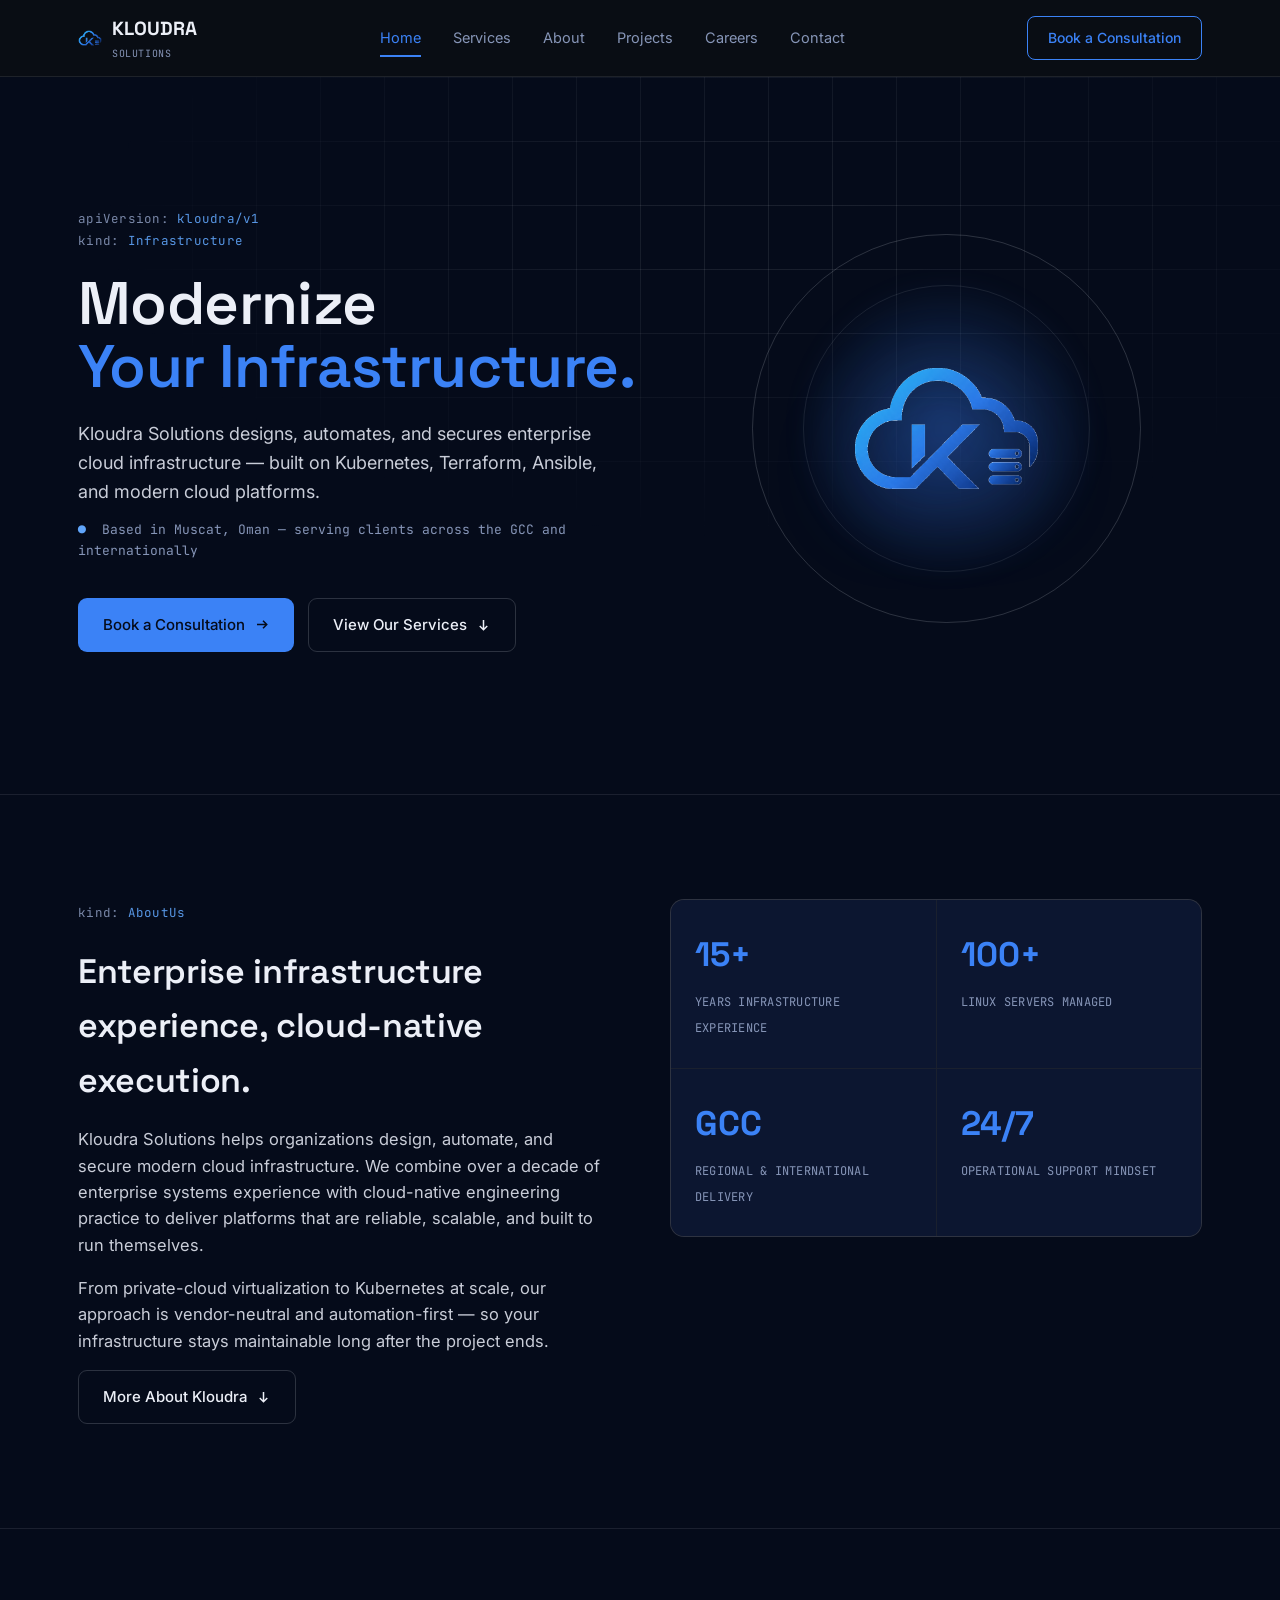
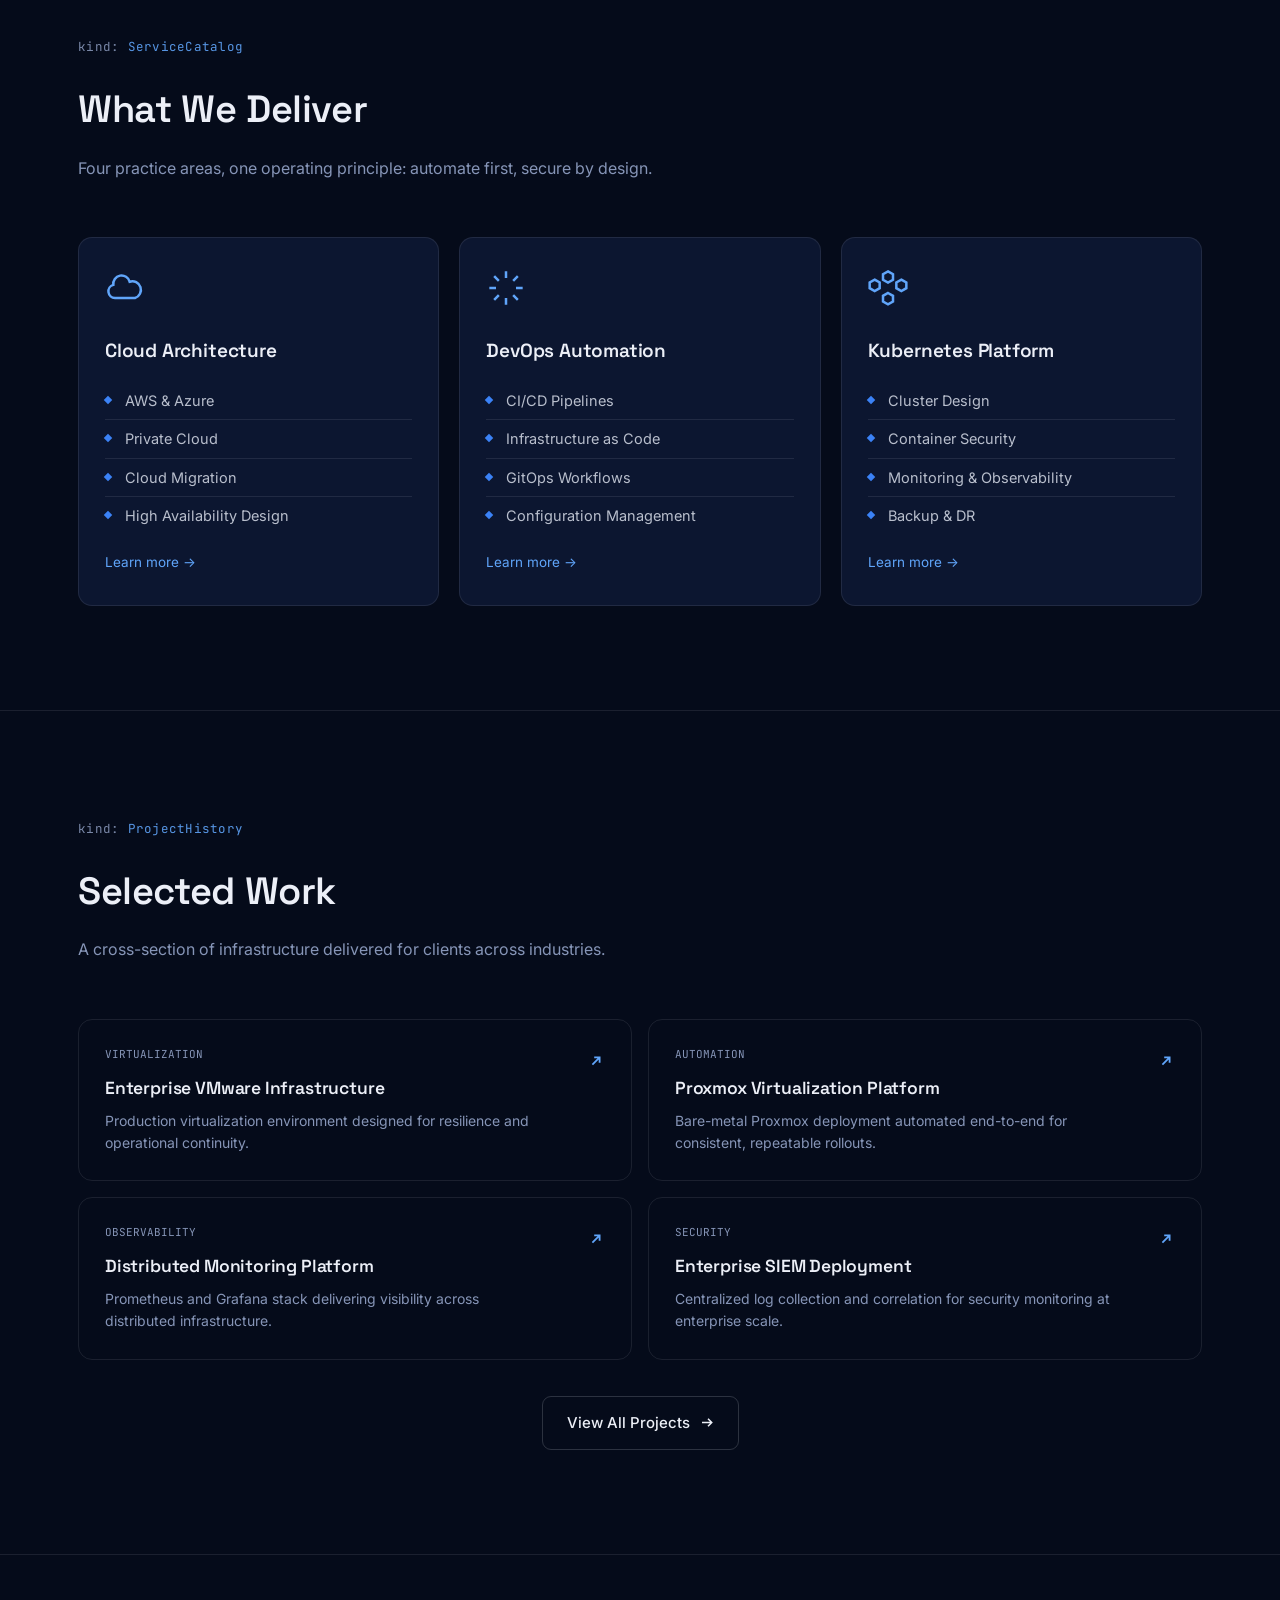
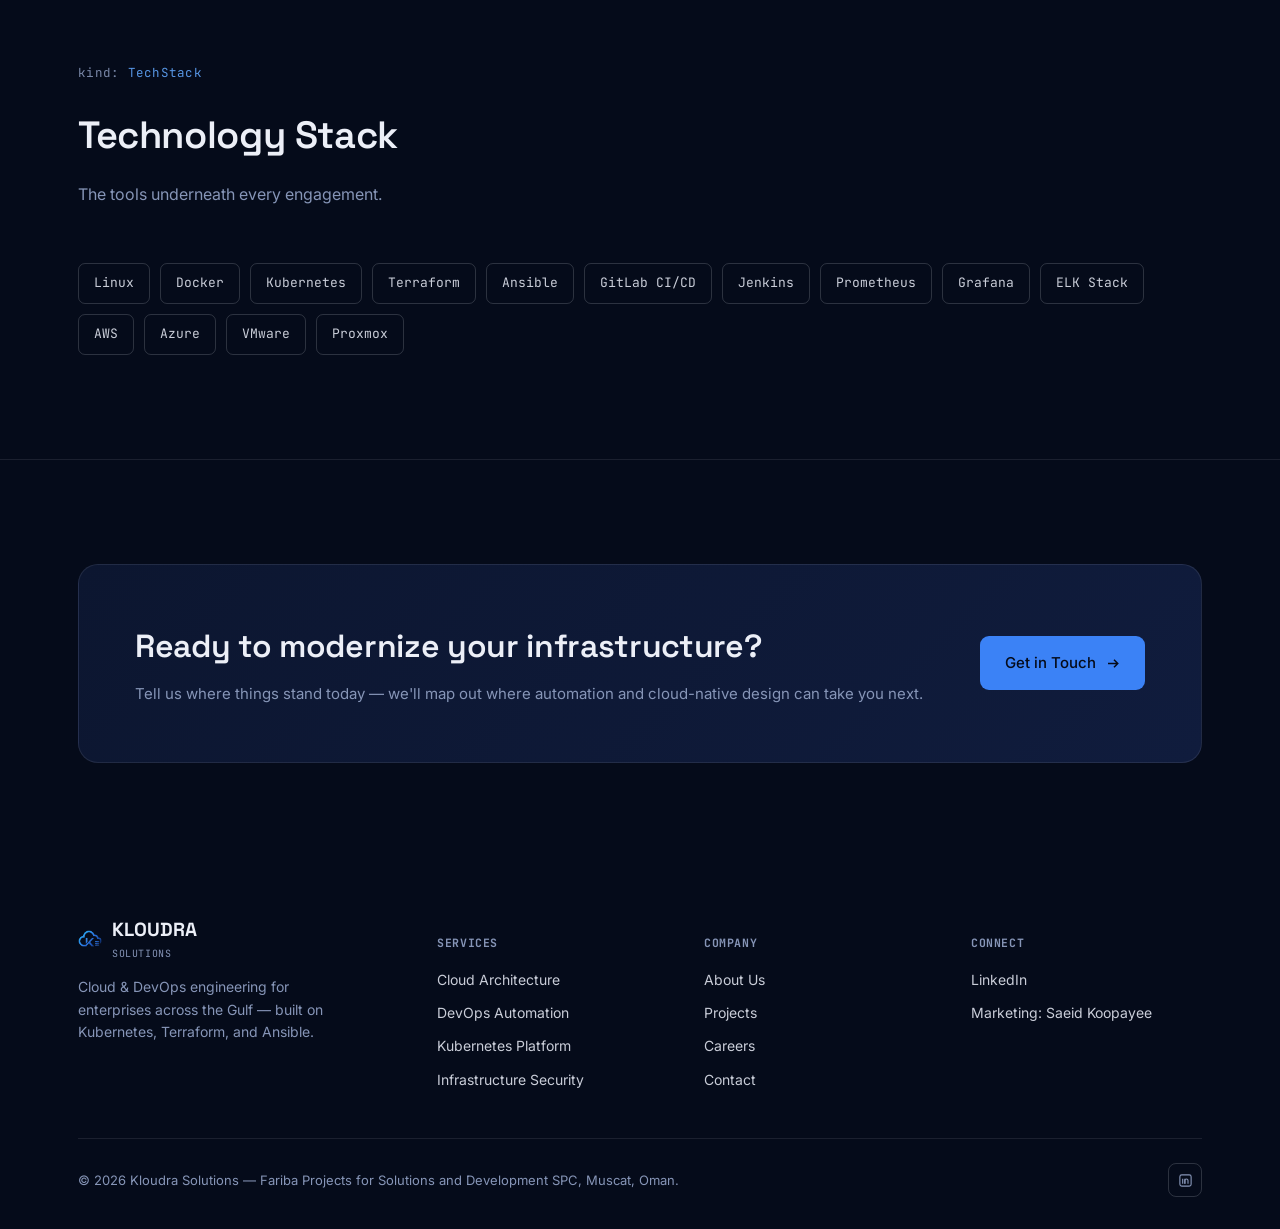
==== commit 2209f037: "Update pages, delete insta, github, add careers page" ====
--- a/index.html
+++ b/index.html
@@ -23,6 +23,7 @@
       <a href="services.html">Services</a>
       <a href="about.html">About</a>
       <a href="projects.html">Projects</a>
+      <a href="careers.html">Careers</a>
       <a href="contact.html">Contact</a>
     </div>
     <div class="nav-right">
@@ -202,21 +203,19 @@
         <h5>COMPANY</h5>
         <a href="about.html">About Us</a>
         <a href="projects.html">Projects</a>
+        <a href="careers.html">Careers</a>
         <a href="contact.html">Contact</a>
       </div>
       <div class="foot-col">
         <h5>CONNECT</h5>
         <a href="https://www.linkedin.com/company/kloudrasolutions" target="_blank" rel="noopener">LinkedIn</a>
-        <a href="https://github.com/frbmohammaditabar" target="_blank" rel="noopener">GitHub</a>
-        <a href="https://instagram.com/koudra.om" target="_blank" rel="noopener">Instagram</a>
+        <a href="tel:+4915158860008">Marketing: Saeid Koopayee</a>
       </div>
     </div>
     <div class="foot-inner">
       <span class="copy">© <span id="year"></span> Kloudra Solutions — Fariba Projects for Solutions and Development SPC, Muscat, Oman.</span>
       <div class="foot-social">
         <a href="https://www.linkedin.com/company/kloudrasolutions" target="_blank" rel="noopener" aria-label="LinkedIn"><svg viewBox="0 0 24 24" fill="none" stroke="currentColor" stroke-width="1.8"><rect x="3" y="3" width="18" height="18" rx="3"/><line x1="7.5" y1="9" x2="7.5" y2="17"/><path d="M11 17v-5a2.5 2.5 0 0 1 5 0v5"/><line x1="11" y1="9" x2="11" y2="17"/></svg></a>
-        <a href="https://github.com/frbmohammaditabar" target="_blank" rel="noopener" aria-label="GitHub"><svg viewBox="0 0 24 24" fill="none" stroke="currentColor" stroke-width="1.8"><path d="M12 2a10 10 0 0 0-3.16 19.49c.5.09.68-.22.68-.48v-1.7c-2.78.6-3.37-1.34-3.37-1.34-.46-1.15-1.11-1.46-1.11-1.46-.9-.62.07-.6.07-.6 1 .07 1.53 1.03 1.53 1.03.9 1.52 2.34 1.08 2.91.83.09-.65.35-1.08.63-1.33-2.22-.25-4.56-1.11-4.56-4.94 0-1.09.39-1.98 1.03-2.68-.1-.25-.45-1.27.1-2.64 0 0 .84-.27 2.75 1.02a9.6 9.6 0 0 1 5 0c1.91-1.3 2.75-1.02 2.75-1.02.55 1.37.2 2.39.1 2.64.64.7 1.03 1.59 1.03 2.68 0 3.84-2.34 4.68-4.57 4.93.36.31.68.92.68 1.85v2.74c0 .27.18.58.69.48A10 10 0 0 0 12 2z"/></svg></a>
-        <a href="https://instagram.com/koudra.om" target="_blank" rel="noopener" aria-label="Instagram"><svg viewBox="0 0 24 24" fill="none" stroke="currentColor" stroke-width="1.8"><rect x="3" y="3" width="18" height="18" rx="5"/><circle cx="12" cy="12" r="4"/><circle cx="17.2" cy="6.8" r="0.6" fill="currentColor" stroke="none"/></svg></a>
       </div>
     </div>
   </div>
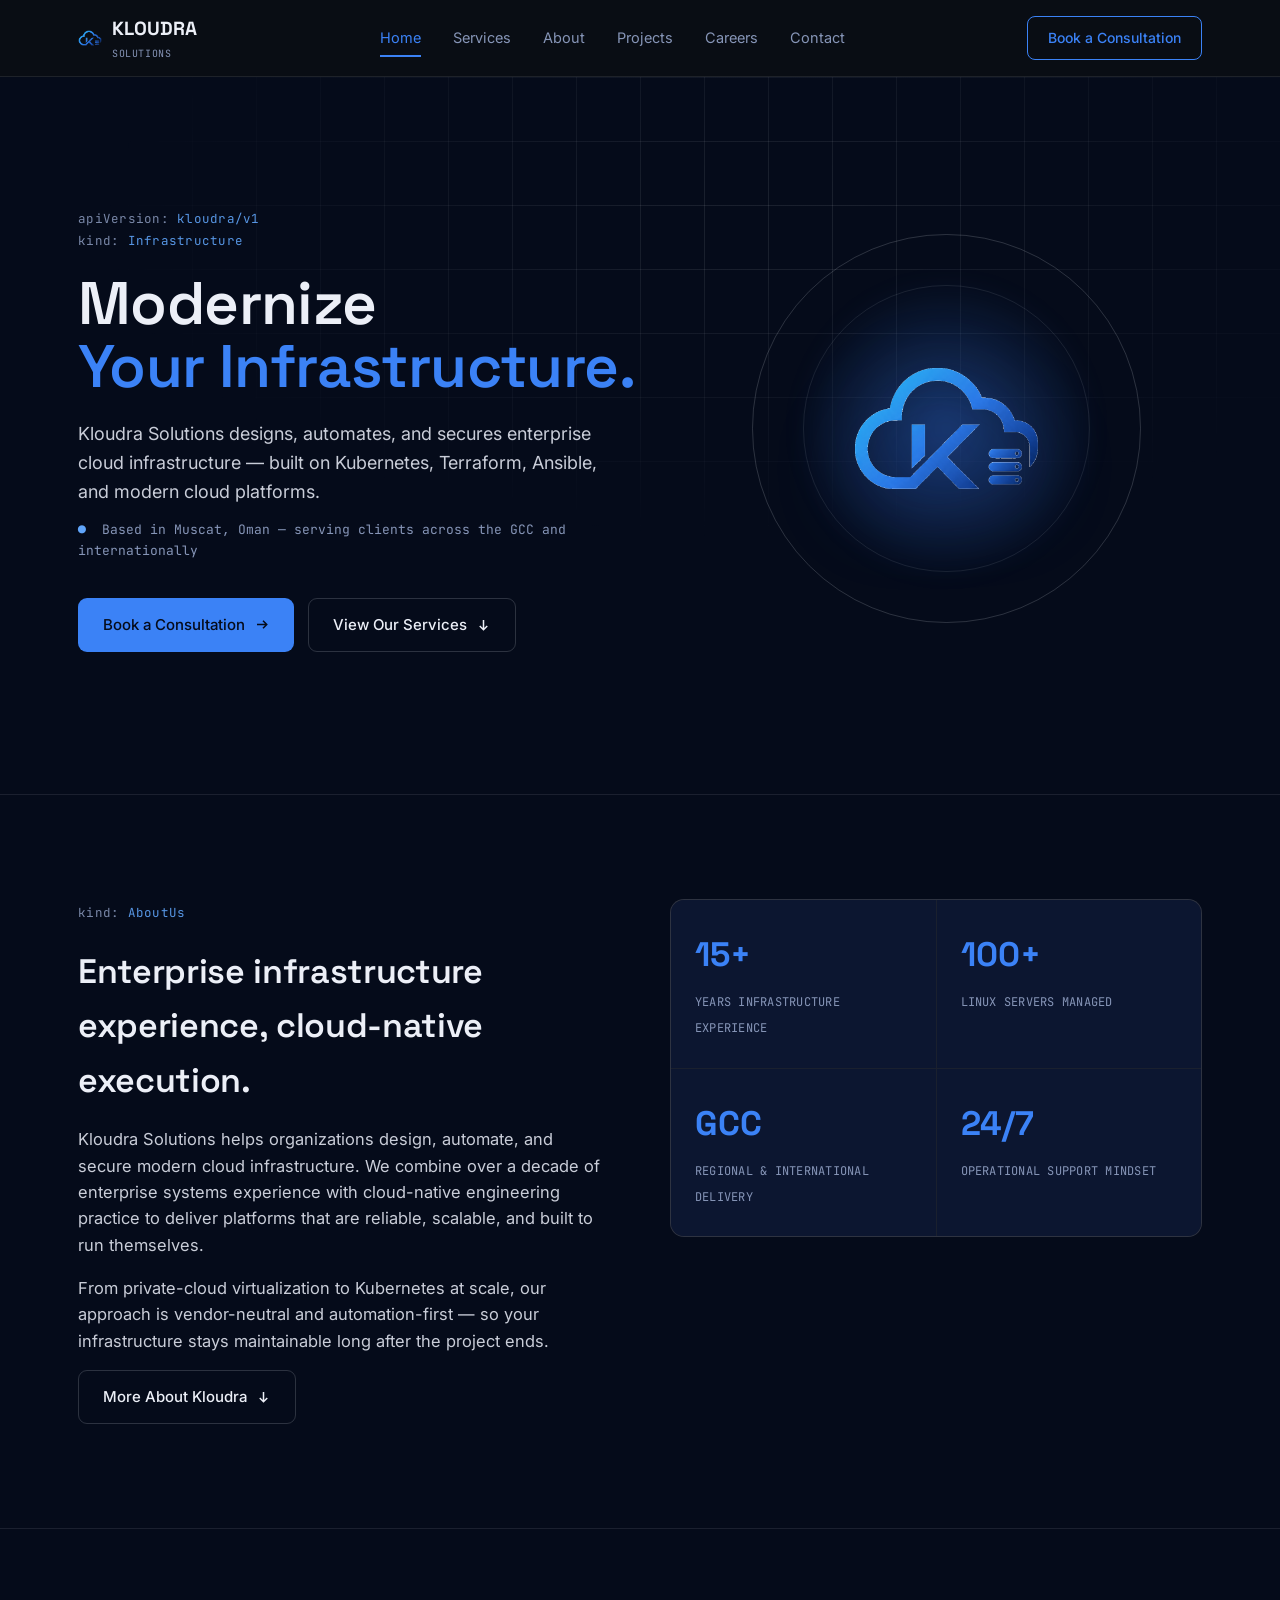
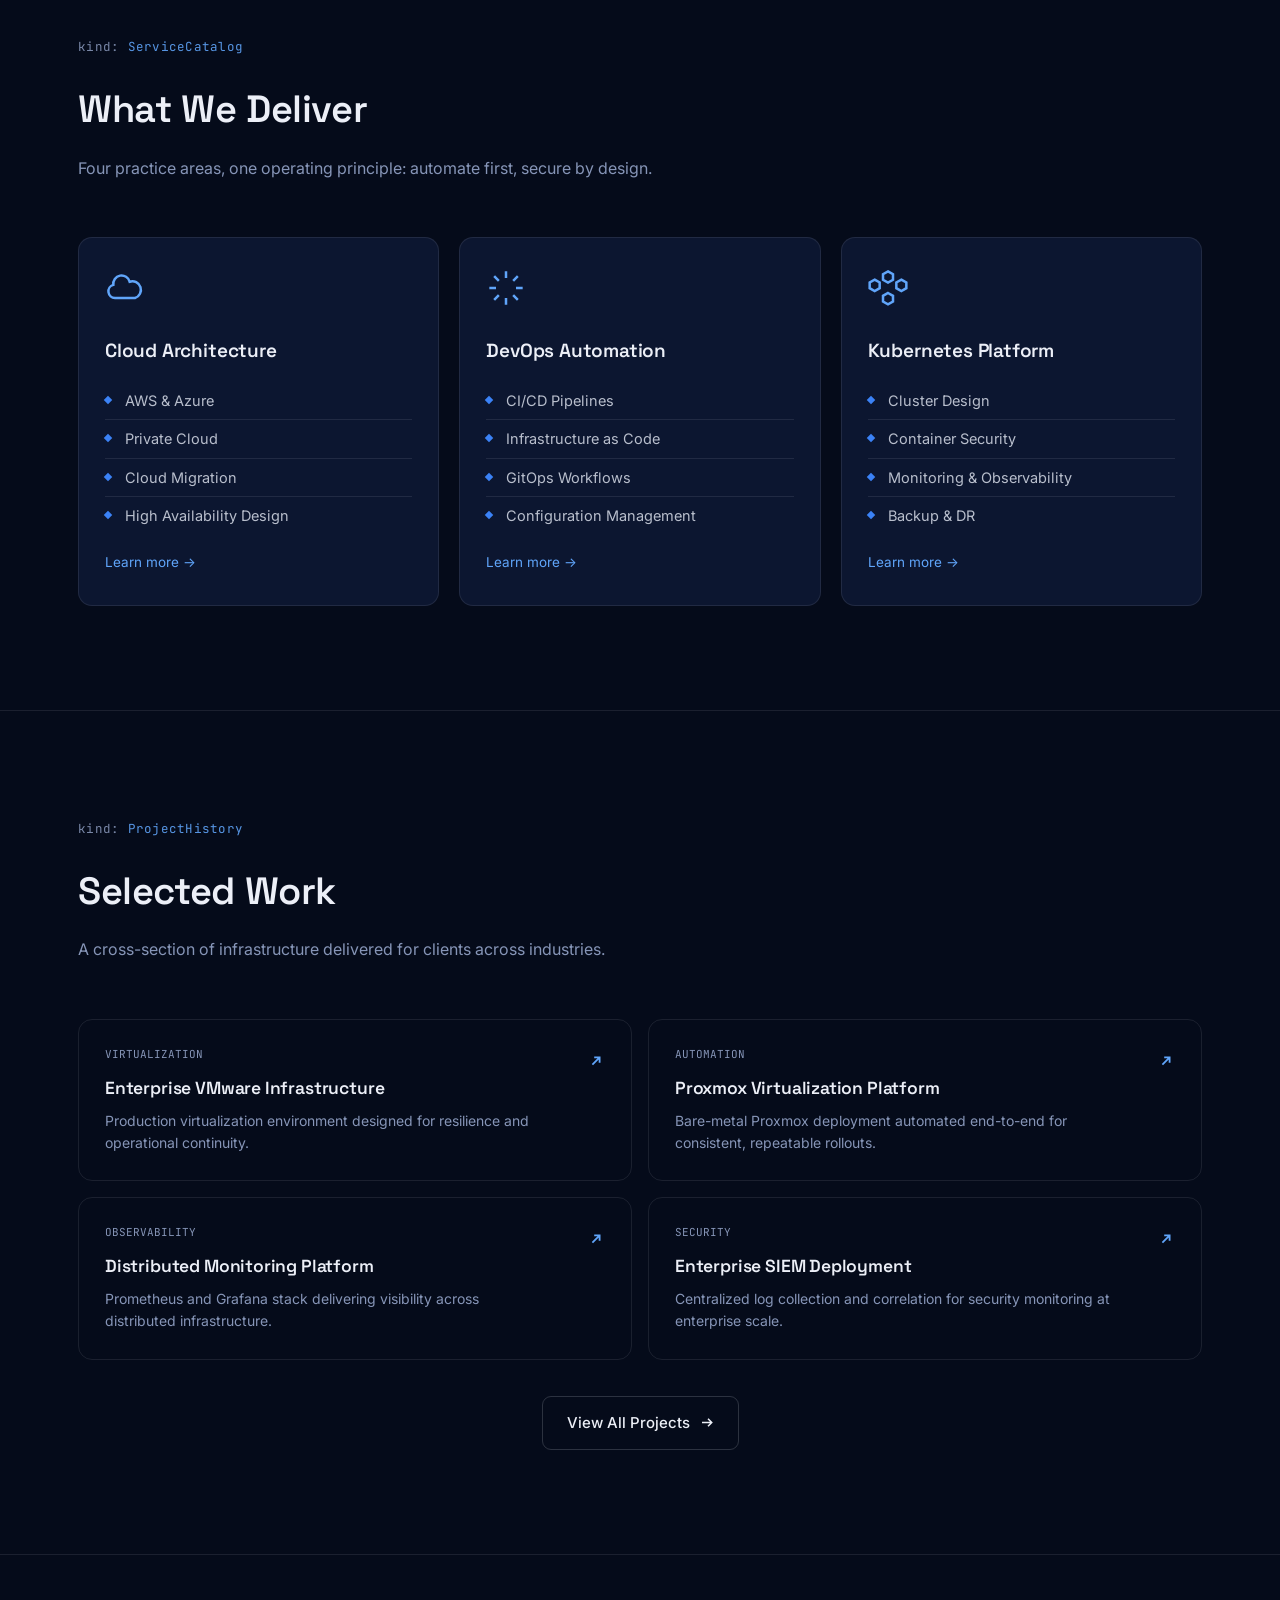
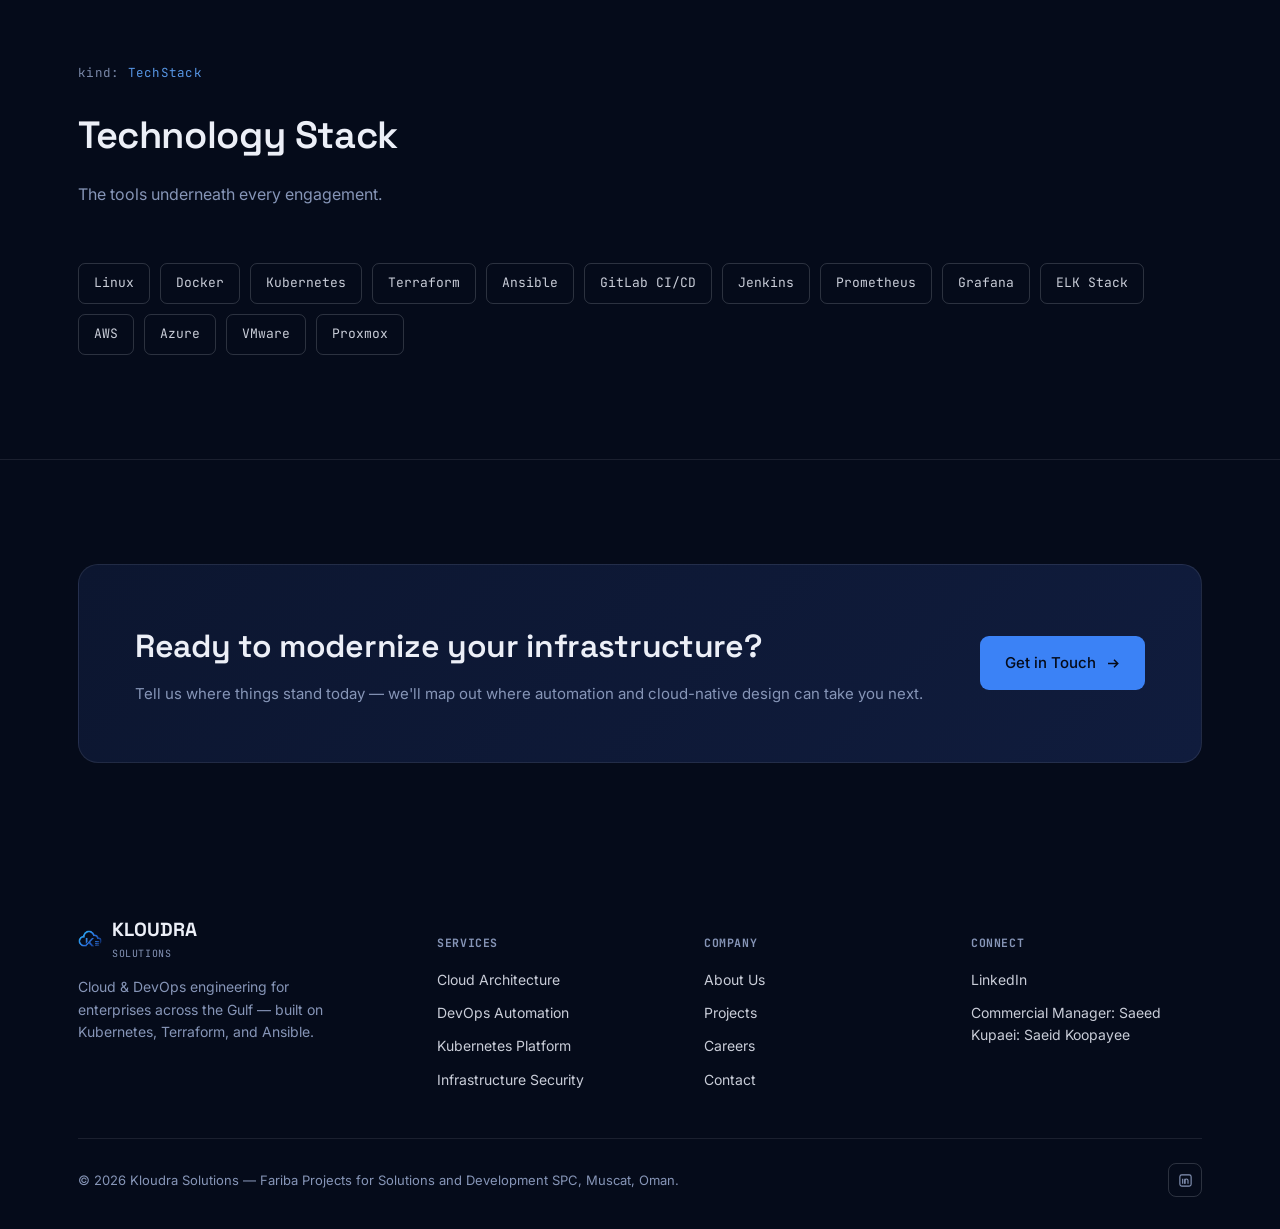
==== commit 56c6d04d: "Edit contact saeed" ====
--- a/index.html
+++ b/index.html
@@ -209,7 +209,7 @@
       <div class="foot-col">
         <h5>CONNECT</h5>
         <a href="https://www.linkedin.com/company/kloudrasolutions" target="_blank" rel="noopener">LinkedIn</a>
-        <a href="tel:+4915158860008">Marketing: Saeid Koopayee</a>
+        <a href="tel:+4915158860008">Commercial Manager: Saeed Kupaei: Saeid Koopayee</a>
       </div>
     </div>
     <div class="foot-inner">
